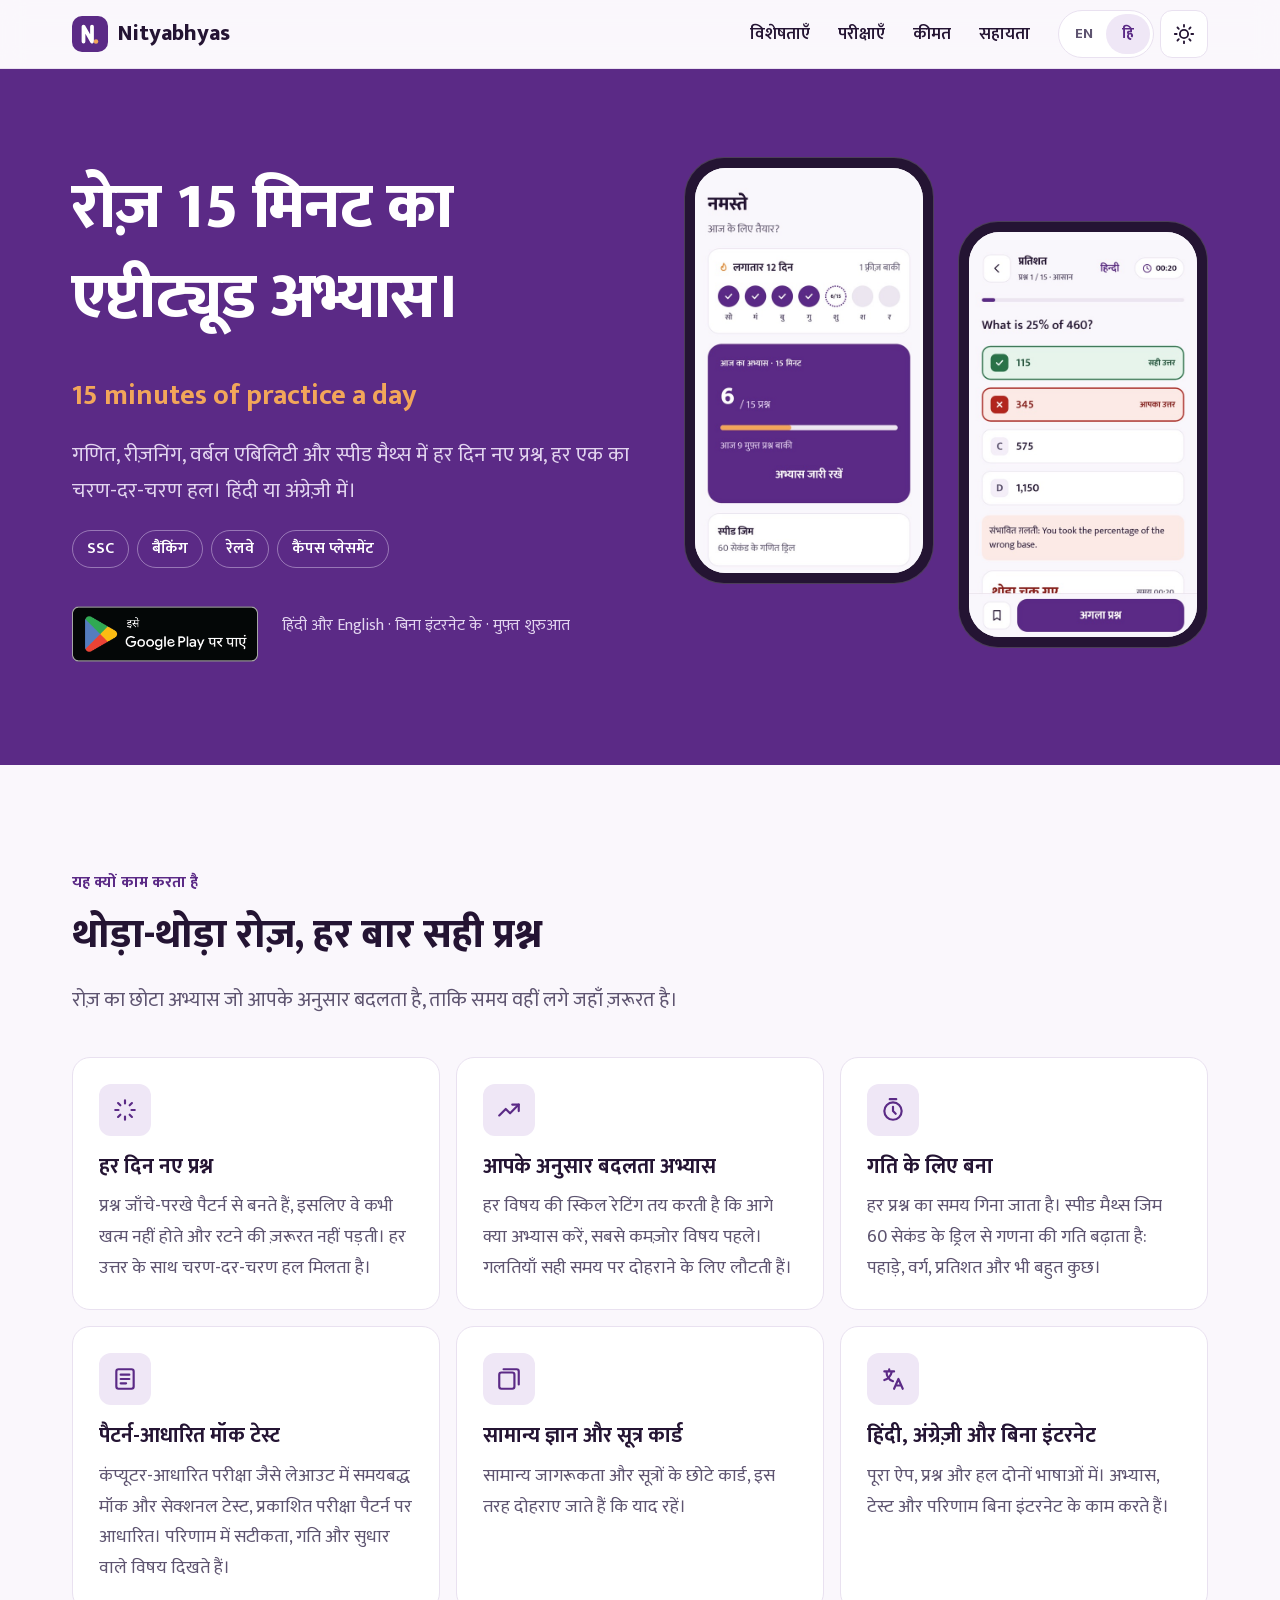
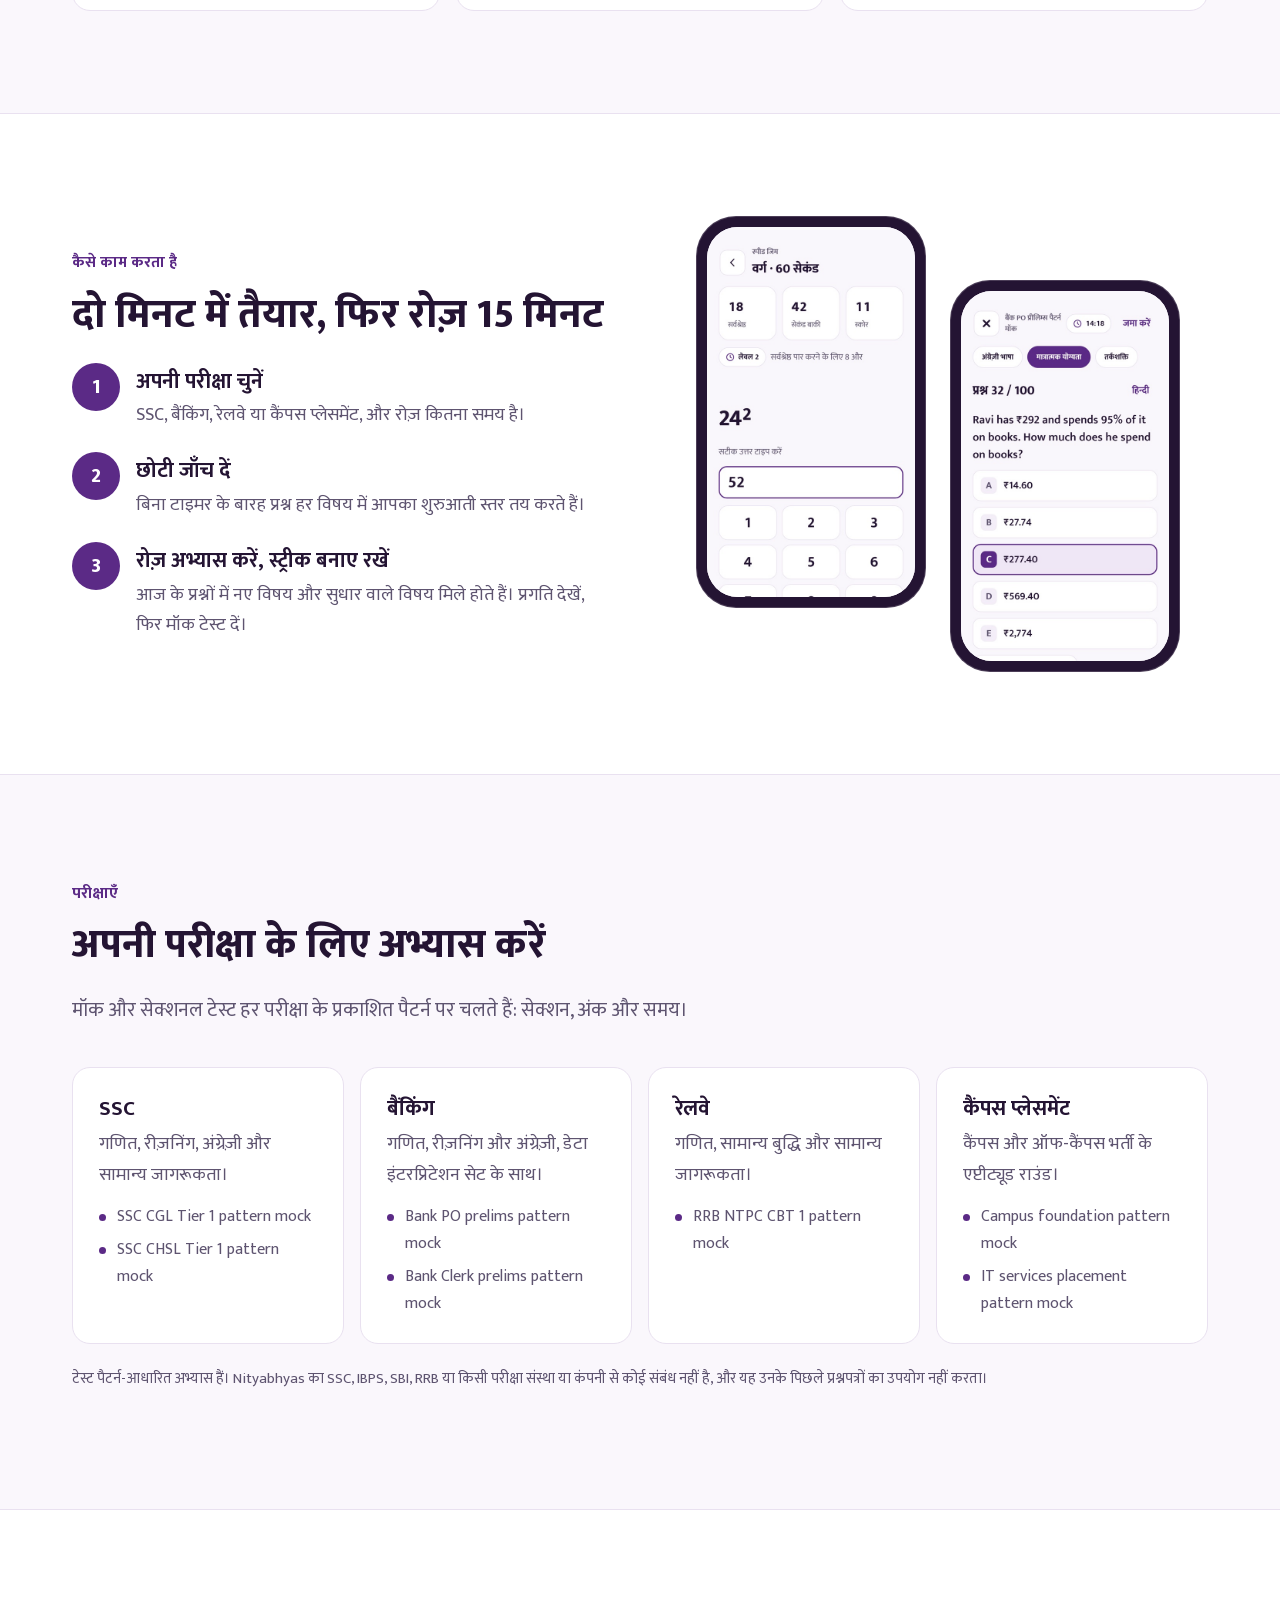
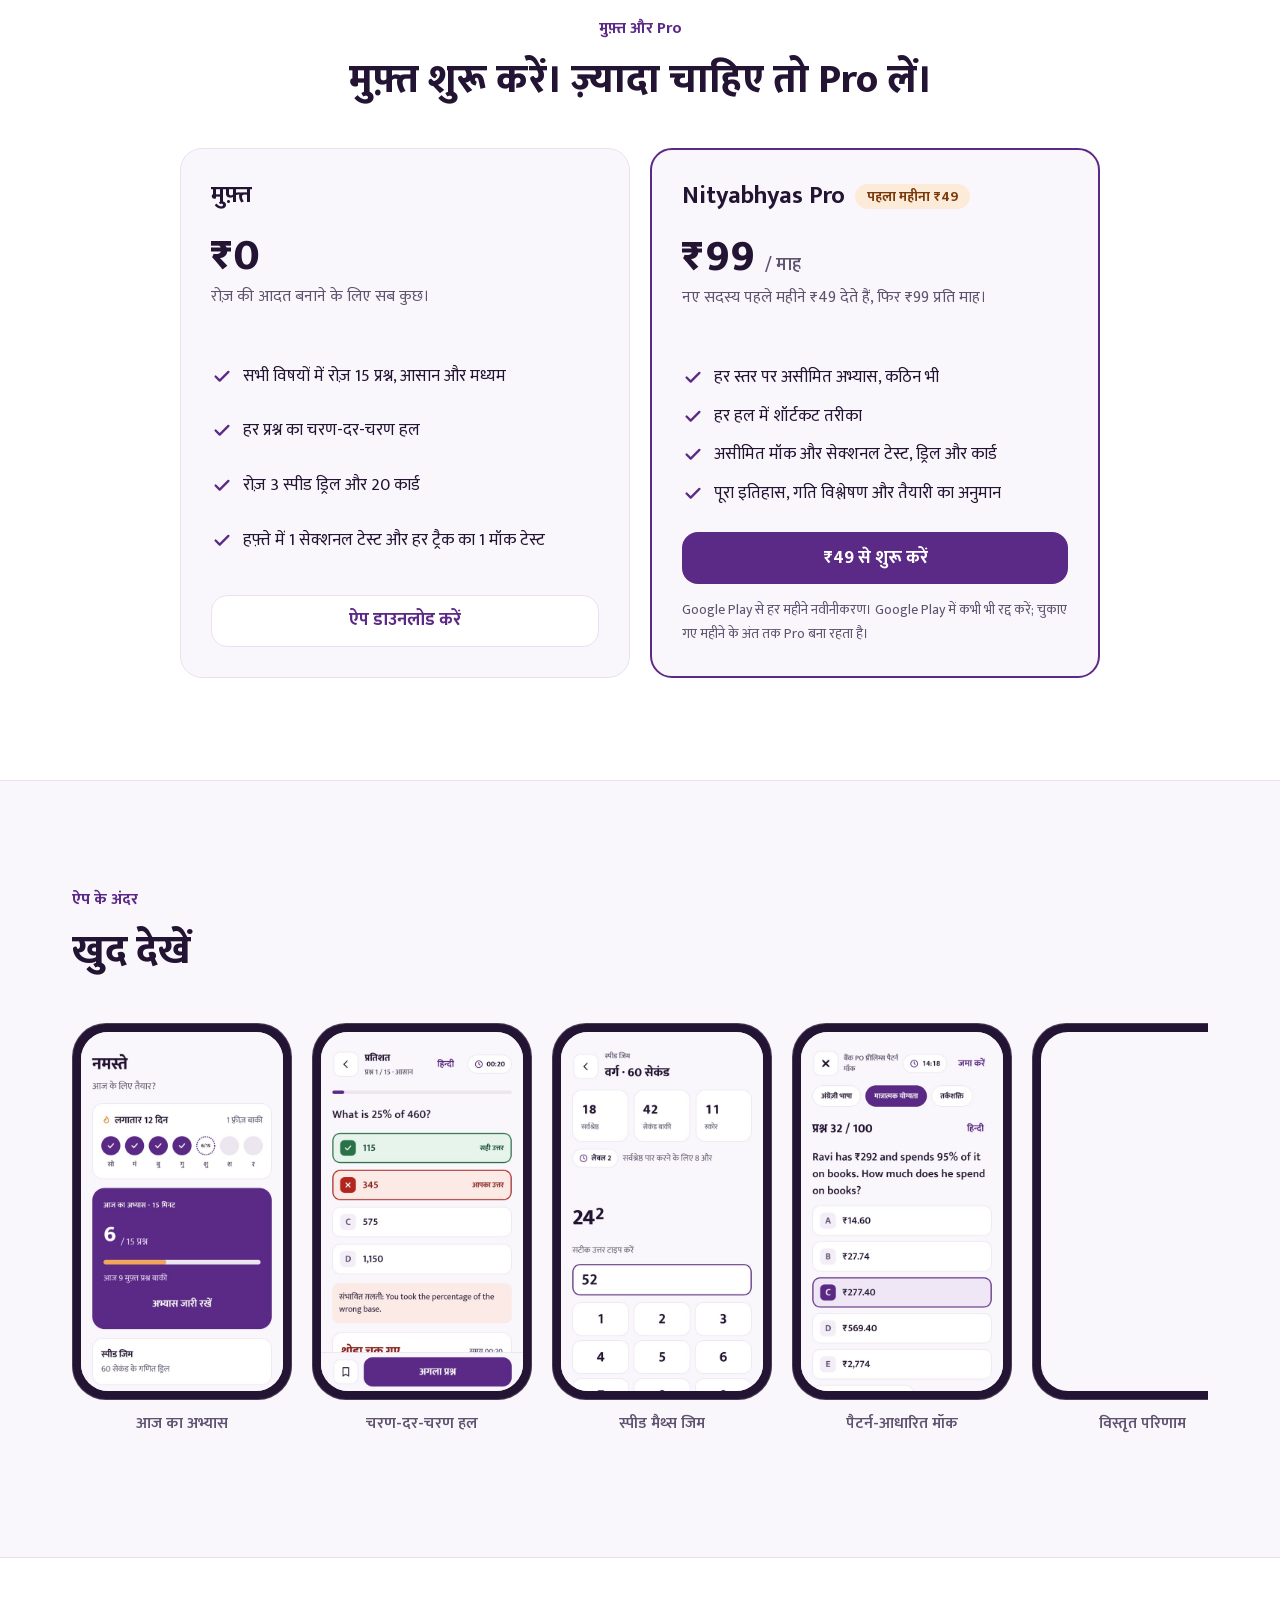
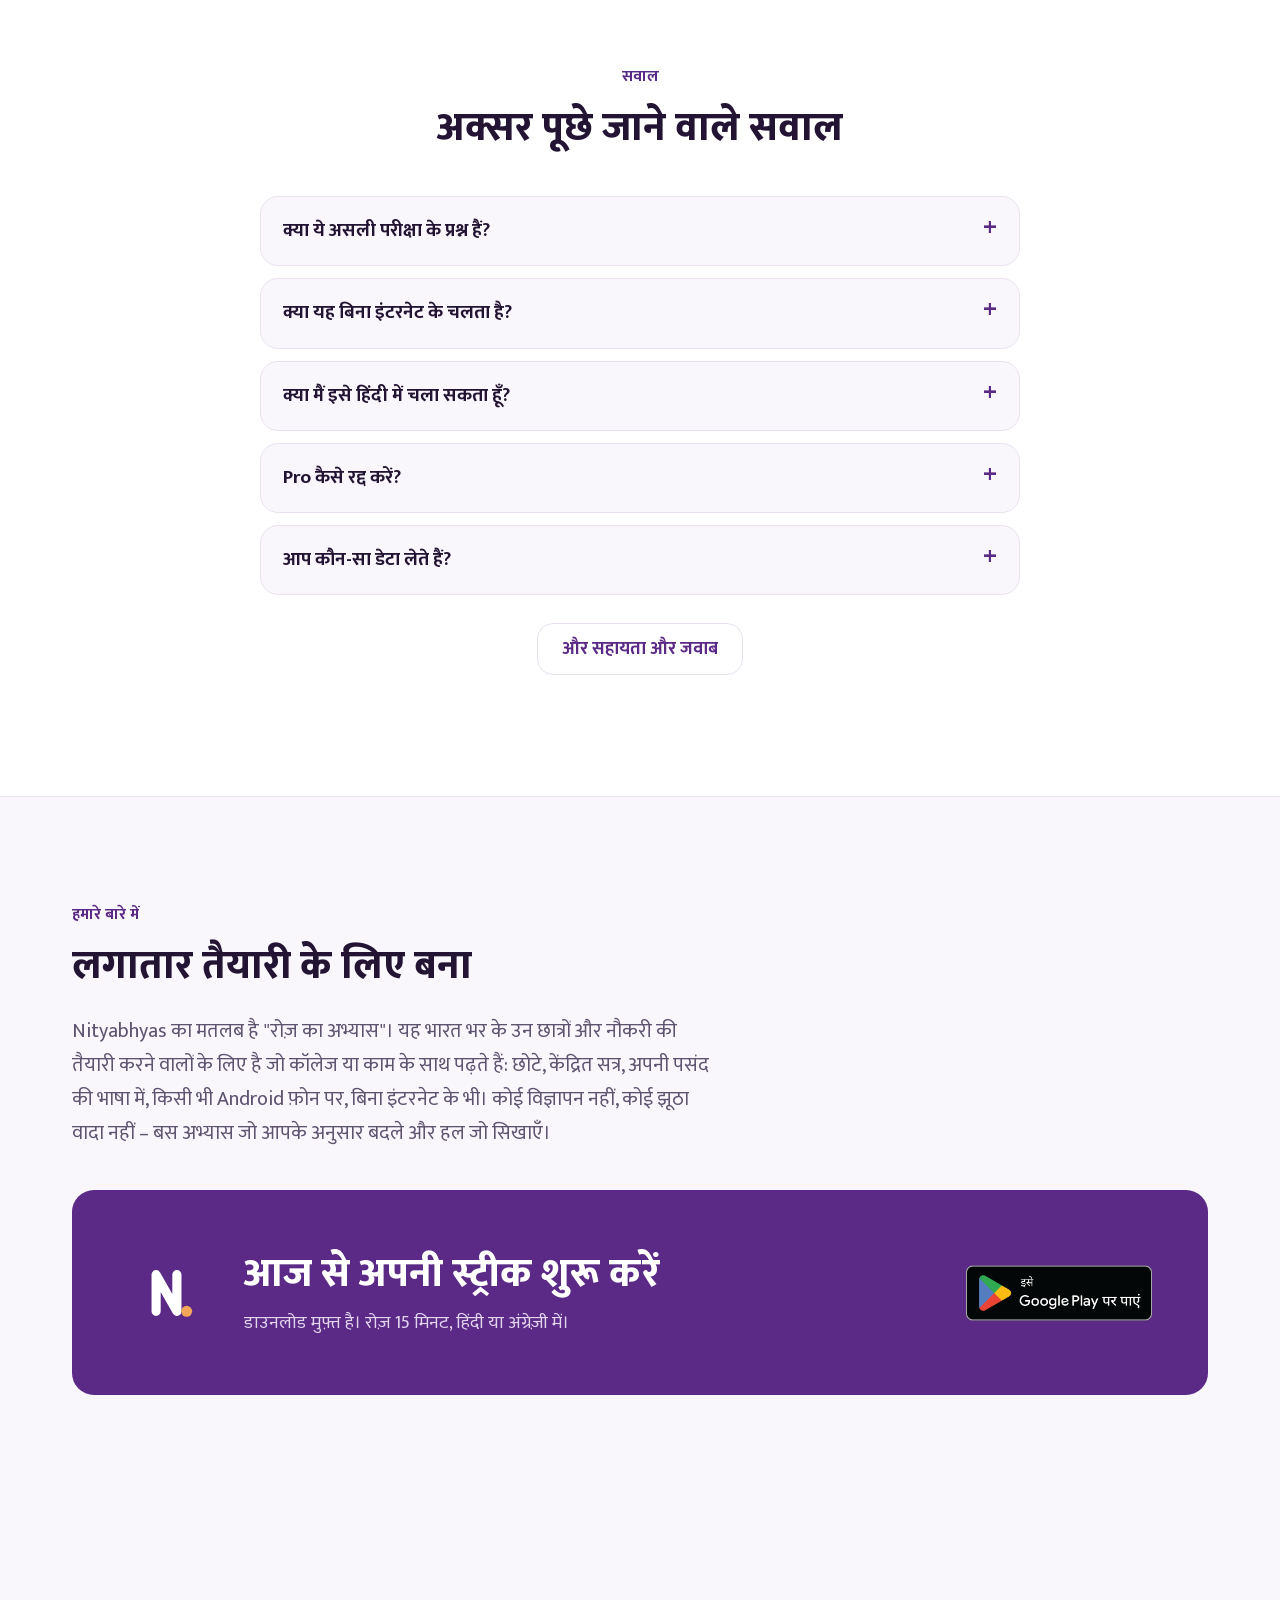
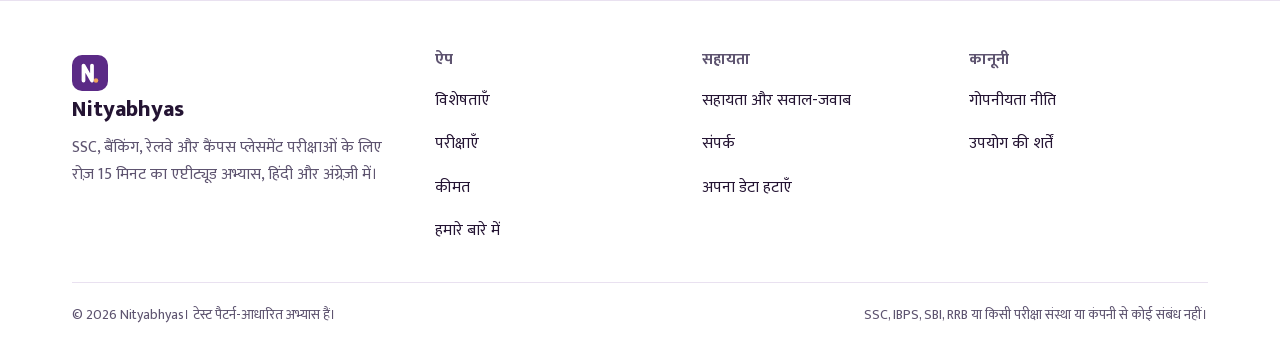
==== hi/index.html @ 5192967f "Home page (EN + HI) for design review Jamun design system from the app (light + designed dark), Mukt" ====
<!doctype html>
<html lang="hi">
<head>
  <!-- TODO-HI-REVIEW: whole page -->
  <!-- @head -->
  <meta charset="utf-8">
  <meta name="viewport" content="width=device-width, initial-scale=1">
  <meta http-equiv="Content-Security-Policy" content="default-src 'self'; img-src 'self' data:; style-src 'self'; script-src 'self'; font-src 'self'; connect-src 'none'; frame-ancestors 'none'; base-uri 'self'; form-action 'none'">
  <meta name="referrer" content="strict-origin-when-cross-origin">
  <meta name="color-scheme" content="light dark">
  <meta name="theme-color" content="#5B2A86">
  <link rel="canonical" href="https://www.nityabhyas.in/hi/">
  <link rel="alternate" hreflang="en" href="https://www.nityabhyas.in/">
  <link rel="alternate" hreflang="hi" href="https://www.nityabhyas.in/hi/">
  <link rel="alternate" hreflang="x-default" href="https://www.nityabhyas.in/">
  <meta property="og:type" content="website">
  <meta property="og:site_name" content="Nityabhyas">
  <meta property="og:url" content="https://www.nityabhyas.in/hi/">
  <meta property="og:image" content="https://www.nityabhyas.in/images/og.png">
  <meta property="og:image:width" content="1024">
  <meta property="og:image:height" content="500">
  <meta property="og:locale" content="hi_IN">
  <meta name="twitter:card" content="summary_large_image">
  <link rel="icon" href="/images/app_logo.svg" type="image/svg+xml">
  <link rel="apple-touch-icon" href="/images/icon-180.png">
  <link rel="icon" href="/images/icon-32.png" sizes="32x32" type="image/png">
  <link rel="manifest" href="/site.webmanifest">
  <link rel="preload" href="/fonts/mukta-latin-800.woff2" as="font" type="font/woff2" crossorigin>
  <link rel="stylesheet" href="/styles.css">
  <script src="/theme.js"></script>
  <script src="/script.js" defer></script>
  <!-- /@head -->
  <title>Nityabhyas – SSC, बैंकिंग, रेलवे और प्लेसमेंट परीक्षा के लिए रोज़ 15 मिनट एप्टीट्यूड अभ्यास</title>
  <meta name="description" content="हर दिन नए एप्टीट्यूड प्रश्न, चरण-दर-चरण हल, स्पीड मैथ्स जिम और पैटर्न-आधारित मॉक टेस्ट। हिंदी और अंग्रेज़ी में। बिना इंटरनेट के चलता है।">
  <meta property="og:title" content="Nityabhyas – रोज़ 15 मिनट का एप्टीट्यूड अभ्यास">
  <meta property="og:description" content="SSC, बैंकिंग, रेलवे और कैंपस प्लेसमेंट परीक्षाओं के लिए गणित, रीज़निंग, वर्बल एबिलिटी और स्पीड मैथ्स। हिंदी और अंग्रेज़ी में।">
  <script type="application/ld+json">
  {
    "@context": "https://schema.org",
    "@type": "MobileApplication",
    "name": "Nityabhyas",
    "operatingSystem": "Android 8.0 या नया",
    "applicationCategory": "EducationalApplication",
    "inLanguage": ["hi", "en"],
    "description": "SSC, बैंकिंग, रेलवे और कैंपस प्लेसमेंट परीक्षाओं के लिए रोज़ 15 मिनट का एप्टीट्यूड अभ्यास, हिंदी और अंग्रेज़ी में।",
    "downloadUrl": "https://play.google.com/store/apps/details?id=com.neal786y.nityabhyas&hl=hi",
    "offers": [
      { "@type": "Offer", "name": "मुफ़्त", "price": "0", "priceCurrency": "INR" },
      { "@type": "Offer", "name": "Nityabhyas Pro (मासिक)", "price": "99", "priceCurrency": "INR" }
    ]
  }
  </script>
</head>
<body>
  <!-- @header -->
  <a class="skip" href="#main">सामग्री पर जाएँ</a>
  <header class="site-header">
    <div class="wrap">
      <a class="brand" href="/hi/"><img src="/images/app_logo.svg" alt="" width="36" height="36">Nityabhyas</a>
      <nav class="nav" id="site-nav" aria-label="मुख्य">
        <a href="/hi/#features">विशेषताएँ</a>
        <a href="/hi/#exams">परीक्षाएँ</a>
        <a href="/hi/#pricing">कीमत</a>
        <a href="/hi/support.html">सहायता</a>
        <button class="nav-theme theme-toggle" type="button" aria-pressed="false">डार्क थीम</button>
      </nav>
      <div class="tools">
        <div class="lang-switch" role="group" aria-label="भाषा">
          <a href="/" hreflang="en" lang="en" title="View in English">EN</a>
          <span aria-current="true">हि</span>
        </div>
        <button class="icon-btn theme-toggle theme-toggle--bar" type="button" aria-label="डार्क थीम" aria-pressed="false">
          <svg class="sun" viewBox="0 0 24 24" fill="none" stroke="currentColor" stroke-width="2" stroke-linecap="round" aria-hidden="true"><circle cx="12" cy="12" r="4.5"/><path d="M12 2v2M12 20v2M4.9 4.9l1.4 1.4M17.7 17.7l1.4 1.4M2 12h2M20 12h2M4.9 19.1l1.4-1.4M17.7 6.3l1.4-1.4"/></svg>
          <svg class="moon" viewBox="0 0 24 24" fill="none" stroke="currentColor" stroke-width="2" stroke-linecap="round" stroke-linejoin="round" aria-hidden="true"><path d="M20 14.5A8.5 8.5 0 0 1 9.5 4a8.5 8.5 0 1 0 10.5 10.5z"/></svg>
        </button>
        <button class="icon-btn menu-btn" type="button" aria-label="मेनू" aria-expanded="false" aria-controls="site-nav">
          <svg viewBox="0 0 24 24" fill="none" stroke="currentColor" stroke-width="2" stroke-linecap="round" aria-hidden="true"><path d="M4 7h16M4 12h16M4 17h16"/></svg>
        </button>
      </div>
    </div>
  </header>
  <!-- /@header -->

  <main id="main">
    <section class="hero">
      <div class="wrap">
        <div>
          <h1>रोज़ 15 मिनट का एप्टीट्यूड अभ्यास।</h1>
          <p class="tagline-hi" lang="en">15 minutes of practice a day</p>
          <p class="lead">गणित, रीज़निंग, वर्बल एबिलिटी और स्पीड मैथ्स में हर दिन नए प्रश्न, हर एक का चरण-दर-चरण हल। हिंदी या अंग्रेज़ी में।</p>
          <ul class="chips" aria-label="परीक्षाएँ">
            <li>SSC</li><li>बैंकिंग</li><li>रेलवे</li><li>कैंपस प्लेसमेंट</li>
          </ul>
          <div class="cta">
            <a class="play-badge" href="https://play.google.com/store/apps/details?id=com.neal786y.nityabhyas&amp;hl=hi"><img src="/images/google-play-badge-hi.png" alt="Google Play पर पाएँ" width="646" height="250"></a>
            <p class="cta-note"><span>हिंदी और English</span> · <span>बिना इंटरनेट के</span> · <span>मुफ़्त शुरुआत</span></p>
          </div>
        </div>
        <div class="phones">
          <div class="phone"><img src="/images/shots/hi/home.jpg" alt="होम स्क्रीन: आज का अभ्यास, स्ट्रीक और बचे हुए मुफ़्त प्रश्न" width="540" height="960" fetchpriority="high"></div>
          <div class="phone phone--back"><img src="/images/shots/hi/practice.jpg" alt="चरण-दर-चरण हल के साथ एक अभ्यास प्रश्न" width="540" height="960"></div>
        </div>
      </div>
    </section>

    <section class="section" id="features" aria-labelledby="features-title">
      <div class="wrap">
        <div class="section-head">
          <span class="eyebrow">यह क्यों काम करता है</span>
          <h2 id="features-title">थोड़ा-थोड़ा रोज़, हर बार सही प्रश्न</h2>
          <p class="lead">रोज़ का छोटा अभ्यास जो आपके अनुसार बदलता है, ताकि समय वहीं लगे जहाँ ज़रूरत है।</p>
        </div>
        <div class="grid grid--3">
          <article class="card">
            <div class="tile"><svg viewBox="0 0 24 24" fill="none" stroke="currentColor" stroke-width="2" stroke-linecap="round" stroke-linejoin="round" aria-hidden="true"><path d="M12 3v3M12 18v3M3 12h3M18 12h3M5.6 5.6l2.1 2.1M16.3 16.3l2.1 2.1M5.6 18.4l2.1-2.1M16.3 7.7l2.1-2.1"/></svg></div>
            <h3>हर दिन नए प्रश्न</h3>
            <p>प्रश्न जाँचे-परखे पैटर्न से बनते हैं, इसलिए वे कभी खत्म नहीं होते और रटने की ज़रूरत नहीं पड़ती। हर उत्तर के साथ चरण-दर-चरण हल मिलता है।</p>
          </article>
          <article class="card">
            <div class="tile"><svg viewBox="0 0 24 24" fill="none" stroke="currentColor" stroke-width="2" stroke-linecap="round" stroke-linejoin="round" aria-hidden="true"><path d="M3 17l6-6 4 4 8-8"/><path d="M15 7h6v6"/></svg></div>
            <h3>आपके अनुसार बदलता अभ्यास</h3>
            <p>हर विषय की स्किल रेटिंग तय करती है कि आगे क्या अभ्यास करें, सबसे कमज़ोर विषय पहले। गलतियाँ सही समय पर दोहराने के लिए लौटती हैं।</p>
          </article>
          <article class="card">
            <div class="tile"><svg viewBox="0 0 24 24" fill="none" stroke="currentColor" stroke-width="2" stroke-linecap="round" stroke-linejoin="round" aria-hidden="true"><circle cx="12" cy="13" r="8"/><path d="M12 9v4l2.5 2.5M9 2h6"/></svg></div>
            <h3>गति के लिए बना</h3>
            <p>हर प्रश्न का समय गिना जाता है। स्पीड मैथ्स जिम 60 सेकंड के ड्रिल से गणना की गति बढ़ाता है: पहाड़े, वर्ग, प्रतिशत और भी बहुत कुछ।</p>
          </article>
          <article class="card">
            <div class="tile"><svg viewBox="0 0 24 24" fill="none" stroke="currentColor" stroke-width="2" stroke-linecap="round" stroke-linejoin="round" aria-hidden="true"><rect x="4" y="3" width="16" height="18" rx="2"/><path d="M8 8h8M8 12h8M8 16h5"/></svg></div>
            <h3>पैटर्न-आधारित मॉक टेस्ट</h3>
            <p>कंप्यूटर-आधारित परीक्षा जैसे लेआउट में समयबद्ध मॉक और सेक्शनल टेस्ट, प्रकाशित परीक्षा पैटर्न पर आधारित। परिणाम में सटीकता, गति और सुधार वाले विषय दिखते हैं।</p>
          </article>
          <article class="card">
            <div class="tile"><svg viewBox="0 0 24 24" fill="none" stroke="currentColor" stroke-width="2" stroke-linecap="round" stroke-linejoin="round" aria-hidden="true"><rect x="3" y="6" width="14" height="15" rx="2"/><path d="M7 3h12a2 2 0 0 1 2 2v12"/></svg></div>
            <h3>सामान्य ज्ञान और सूत्र कार्ड</h3>
            <p>सामान्य जागरूकता और सूत्रों के छोटे कार्ड, इस तरह दोहराए जाते हैं कि याद रहें।</p>
          </article>
          <article class="card">
            <div class="tile"><svg viewBox="0 0 24 24" fill="none" stroke="currentColor" stroke-width="2" stroke-linecap="round" stroke-linejoin="round" aria-hidden="true"><path d="M4 5h9M8.5 3v2M6 5c0 5 3 8 6 9M11 5c-1 4-4 7-7 8"/><path d="M13 21l4-9 4 9M14.5 18h5"/></svg></div>
            <h3>हिंदी, अंग्रेज़ी और बिना इंटरनेट</h3>
            <p>पूरा ऐप, प्रश्न और हल दोनों भाषाओं में। अभ्यास, टेस्ट और परिणाम बिना इंटरनेट के काम करते हैं।</p>
          </article>
        </div>
      </div>
    </section>

    <section class="section section--alt" aria-labelledby="how-title">
      <div class="wrap steps">
        <div>
          <span class="eyebrow">कैसे काम करता है</span>
          <h2 id="how-title">दो मिनट में तैयार, फिर रोज़ 15 मिनट</h2>
          <ol>
            <li><div><h3>अपनी परीक्षा चुनें</h3><p>SSC, बैंकिंग, रेलवे या कैंपस प्लेसमेंट, और रोज़ कितना समय है।</p></div></li>
            <li><div><h3>छोटी जाँच दें</h3><p>बिना टाइमर के बारह प्रश्न हर विषय में आपका शुरुआती स्तर तय करते हैं।</p></div></li>
            <li><div><h3>रोज़ अभ्यास करें, स्ट्रीक बनाए रखें</h3><p>आज के प्रश्नों में नए विषय और सुधार वाले विषय मिले होते हैं। प्रगति देखें, फिर मॉक टेस्ट दें।</p></div></li>
          </ol>
        </div>
        <div class="phones">
          <div class="phone"><img src="/images/shots/hi/speed-gym.jpg" alt="स्पीड मैथ्स जिम: स्तर और स्कोर के साथ 60 सेकंड का ड्रिल" width="540" height="960" loading="lazy"></div>
          <div class="phone phone--back"><img src="/images/shots/hi/mock-test.jpg" alt="प्रश्न पैलेट के साथ कंप्यूटर-आधारित लेआउट में मॉक टेस्ट" width="540" height="960" loading="lazy"></div>
        </div>
      </div>
    </section>

    <section class="section" id="exams" aria-labelledby="exams-title">
      <div class="wrap">
        <div class="section-head">
          <span class="eyebrow">परीक्षाएँ</span>
          <h2 id="exams-title">अपनी परीक्षा के लिए अभ्यास करें</h2>
          <p class="lead">मॉक और सेक्शनल टेस्ट हर परीक्षा के प्रकाशित पैटर्न पर चलते हैं: सेक्शन, अंक और समय।</p>
        </div>
        <div class="grid grid--4">
          <article class="card exam">
            <h3>SSC</h3>
            <p>गणित, रीज़निंग, अंग्रेज़ी और सामान्य जागरूकता।</p>
            <ul><li lang="en">SSC CGL Tier 1 pattern mock</li><li lang="en">SSC CHSL Tier 1 pattern mock</li></ul>
          </article>
          <article class="card exam">
            <h3>बैंकिंग</h3>
            <p>गणित, रीज़निंग और अंग्रेज़ी, डेटा इंटरप्रिटेशन सेट के साथ।</p>
            <ul><li lang="en">Bank PO prelims pattern mock</li><li lang="en">Bank Clerk prelims pattern mock</li></ul>
          </article>
          <article class="card exam">
            <h3>रेलवे</h3>
            <p>गणित, सामान्य बुद्धि और सामान्य जागरूकता।</p>
            <ul><li lang="en">RRB NTPC CBT 1 pattern mock</li></ul>
          </article>
          <article class="card exam">
            <h3>कैंपस प्लेसमेंट</h3>
            <p>कैंपस और ऑफ-कैंपस भर्ती के एप्टीट्यूड राउंड।</p>
            <ul><li lang="en">Campus foundation pattern mock</li><li lang="en">IT services placement pattern mock</li></ul>
          </article>
        </div>
        <p class="note">टेस्ट पैटर्न-आधारित अभ्यास हैं। Nityabhyas का SSC, IBPS, SBI, RRB या किसी परीक्षा संस्था या कंपनी से कोई संबंध नहीं है, और यह उनके पिछले प्रश्नपत्रों का उपयोग नहीं करता।</p>
      </div>
    </section>

    <section class="section section--alt" id="pricing" aria-labelledby="pricing-title">
      <div class="wrap">
        <div class="section-head center">
          <span class="eyebrow">मुफ़्त और Pro</span>
          <h2 id="pricing-title">मुफ़्त शुरू करें। ज़्यादा चाहिए तो Pro लें।</h2>
        </div>
        <div class="plans">
          <article class="plan">
            <h3>मुफ़्त</h3>
            <p class="price tnum">₹0</p>
            <p class="price-note">रोज़ की आदत बनाने के लिए सब कुछ।</p>
            <ul class="checks">
              <li><svg viewBox="0 0 24 24" fill="none" stroke="currentColor" stroke-width="2.5" stroke-linecap="round" stroke-linejoin="round" aria-hidden="true"><path d="M5 12.5l4.5 4.5L19 7.5"/></svg><span>सभी विषयों में रोज़ 15 प्रश्न, आसान और मध्यम</span></li>
              <li><svg viewBox="0 0 24 24" fill="none" stroke="currentColor" stroke-width="2.5" stroke-linecap="round" stroke-linejoin="round" aria-hidden="true"><path d="M5 12.5l4.5 4.5L19 7.5"/></svg><span>हर प्रश्न का चरण-दर-चरण हल</span></li>
              <li><svg viewBox="0 0 24 24" fill="none" stroke="currentColor" stroke-width="2.5" stroke-linecap="round" stroke-linejoin="round" aria-hidden="true"><path d="M5 12.5l4.5 4.5L19 7.5"/></svg><span>रोज़ 3 स्पीड ड्रिल और 20 कार्ड</span></li>
              <li><svg viewBox="0 0 24 24" fill="none" stroke="currentColor" stroke-width="2.5" stroke-linecap="round" stroke-linejoin="round" aria-hidden="true"><path d="M5 12.5l4.5 4.5L19 7.5"/></svg><span>हफ़्ते में 1 सेक्शनल टेस्ट और हर ट्रैक का 1 मॉक टेस्ट</span></li>
            </ul>
            <a class="btn btn--secondary" href="https://play.google.com/store/apps/details?id=com.neal786y.nityabhyas&amp;hl=hi">ऐप डाउनलोड करें</a>
          </article>
          <article class="plan plan--pro">
            <h3>Nityabhyas Pro <span class="reward-pill">पहला महीना ₹49</span></h3>
            <p class="price tnum">₹99 <small>/ माह</small></p>
            <p class="price-note">नए सदस्य पहले महीने ₹49 देते हैं, फिर ₹99 प्रति माह।</p>
            <ul class="checks">
              <li><svg viewBox="0 0 24 24" fill="none" stroke="currentColor" stroke-width="2.5" stroke-linecap="round" stroke-linejoin="round" aria-hidden="true"><path d="M5 12.5l4.5 4.5L19 7.5"/></svg><span>हर स्तर पर असीमित अभ्यास, कठिन भी</span></li>
              <li><svg viewBox="0 0 24 24" fill="none" stroke="currentColor" stroke-width="2.5" stroke-linecap="round" stroke-linejoin="round" aria-hidden="true"><path d="M5 12.5l4.5 4.5L19 7.5"/></svg><span>हर हल में शॉर्टकट तरीका</span></li>
              <li><svg viewBox="0 0 24 24" fill="none" stroke="currentColor" stroke-width="2.5" stroke-linecap="round" stroke-linejoin="round" aria-hidden="true"><path d="M5 12.5l4.5 4.5L19 7.5"/></svg><span>असीमित मॉक और सेक्शनल टेस्ट, ड्रिल और कार्ड</span></li>
              <li><svg viewBox="0 0 24 24" fill="none" stroke="currentColor" stroke-width="2.5" stroke-linecap="round" stroke-linejoin="round" aria-hidden="true"><path d="M5 12.5l4.5 4.5L19 7.5"/></svg><span>पूरा इतिहास, गति विश्लेषण और तैयारी का अनुमान</span></li>
            </ul>
            <a class="btn btn--primary" href="https://play.google.com/store/apps/details?id=com.neal786y.nityabhyas&amp;hl=hi">₹49 से शुरू करें</a>
            <p class="fine">Google Play से हर महीने नवीनीकरण। Google Play में कभी भी रद्द करें; चुकाए गए महीने के अंत तक Pro बना रहता है।</p>
          </article>
        </div>
      </div>
    </section>

    <section class="section" aria-labelledby="shots-title">
      <div class="wrap">
        <div class="section-head">
          <span class="eyebrow">ऐप के अंदर</span>
          <h2 id="shots-title">खुद देखें</h2>
        </div>
        <div class="shots" tabindex="0" role="region" aria-label="ऐप के स्क्रीनशॉट, बगल में स्क्रॉल करें">
          <figure><div class="phone"><img src="/images/shots/hi/home.jpg" alt="आज का अभ्यास और स्ट्रीक" width="540" height="960" loading="lazy"></div><figcaption>आज का अभ्यास</figcaption></figure>
          <figure><div class="phone"><img src="/images/shots/hi/practice.jpg" alt="हल के साथ अभ्यास प्रश्न" width="540" height="960" loading="lazy"></div><figcaption>चरण-दर-चरण हल</figcaption></figure>
          <figure><div class="phone"><img src="/images/shots/hi/speed-gym.jpg" alt="स्पीड मैथ्स जिम ड्रिल" width="540" height="960" loading="lazy"></div><figcaption>स्पीड मैथ्स जिम</figcaption></figure>
          <figure><div class="phone"><img src="/images/shots/hi/mock-test.jpg" alt="प्रश्न पैलेट के साथ मॉक टेस्ट" width="540" height="960" loading="lazy"></div><figcaption>पैटर्न-आधारित मॉक</figcaption></figure>
          <figure><div class="phone"><img src="/images/shots/hi/results.jpg" alt="अंक, सटीकता और समय के साथ टेस्ट परिणाम" width="540" height="960" loading="lazy"></div><figcaption>विस्तृत परिणाम</figcaption></figure>
          <figure><div class="phone"><img src="/images/shots/hi/progress.jpg" alt="स्ट्रीक और विषयवार मज़बूती के साथ प्रगति" width="540" height="960" loading="lazy"></div><figcaption>आपकी प्रगति</figcaption></figure>
        </div>
      </div>
    </section>

    <section class="section section--alt" aria-labelledby="faq-title">
      <div class="wrap">
        <div class="section-head center">
          <span class="eyebrow">सवाल</span>
          <h2 id="faq-title">अक्सर पूछे जाने वाले सवाल</h2>
        </div>
        <div class="faq">
          <details><summary>क्या ये असली परीक्षा के प्रश्न हैं?</summary><p>नहीं। प्रश्न जाँचे-परखे पैटर्न से बनते हैं जो हर परीक्षा के प्रकाशित पाठ्यक्रम और शैली पर चलते हैं, इसलिए हर दिन नए होते हैं। Nityabhyas पिछले प्रश्नपत्रों का उपयोग नहीं करता और किसी परीक्षा संस्था से जुड़ा नहीं है।</p></details>
          <details><summary>क्या यह बिना इंटरनेट के चलता है?</summary><p>हाँ। अभ्यास, टेस्ट, कार्ड और परिणाम सब बिना इंटरनेट के चलते हैं। इंटरनेट सिर्फ़ Pro खरीदने या वापस लाने के लिए चाहिए।</p></details>
          <details><summary>क्या मैं इसे हिंदी में चला सकता हूँ?</summary><p>हाँ। पूरा ऐप, हर प्रश्न और हल, हिंदी और अंग्रेज़ी दोनों में है। आप कभी भी भाषा बदल सकते हैं, टेस्ट के बीच में भी।</p></details>
          <details><summary>Pro कैसे रद्द करें?</summary><p>Google Play → भुगतान और सदस्यताएँ → सदस्यताएँ → Nityabhyas खोलें और रद्द करें दबाएँ। जिस महीने का भुगतान किया है, उसके अंत तक Pro बना रहता है।</p></details>
          <details><summary>आप कौन-सा डेटा लेते हैं?</summary><p>आपका अभ्यास आपके फ़ोन पर ही रहता है। आपकी अनुमति से ऐप सुधार के लिए बिना पहचान वाला उपयोग और क्रैश डेटा भेजता है, जिसे आप सेटिंग में बंद कर सकते हैं। <a href="/hi/privacy.html">गोपनीयता नीति</a> पढ़ें।</p></details>
        </div>
        <p class="more"><a class="btn btn--secondary" href="/hi/support.html">और सहायता और जवाब</a></p>
      </div>
    </section>

    <section class="section" id="about" aria-labelledby="about-title">
      <div class="wrap">
        <div class="section-head">
          <span class="eyebrow">हमारे बारे में</span>
          <h2 id="about-title">लगातार तैयारी के लिए बना</h2>
          <p class="lead">Nityabhyas का मतलब है "रोज़ का अभ्यास"। यह भारत भर के उन छात्रों और नौकरी की तैयारी करने वालों के लिए है जो कॉलेज या काम के साथ पढ़ते हैं: छोटे, केंद्रित सत्र, अपनी पसंद की भाषा में, किसी भी Android फ़ोन पर, बिना इंटरनेट के भी। कोई विज्ञापन नहीं, कोई झूठा वादा नहीं – बस अभ्यास जो आपके अनुसार बदले और हल जो सिखाएँ।</p>
        </div>
        <div class="cta-band">
          <img class="icon" src="/images/app_logo.svg" alt="" width="88" height="88">
          <div>
            <h2>आज से अपनी स्ट्रीक शुरू करें</h2>
            <p>डाउनलोड मुफ़्त है। रोज़ 15 मिनट, हिंदी या अंग्रेज़ी में।</p>
          </div>
          <a class="play-badge" href="https://play.google.com/store/apps/details?id=com.neal786y.nityabhyas&amp;hl=hi"><img src="/images/google-play-badge-hi.png" alt="Google Play पर पाएँ" width="646" height="250" loading="lazy"></a>
        </div>
      </div>
    </section>
  </main>

  <!-- @footer -->
  <footer class="site-footer">
    <div class="wrap">
      <div class="cols">
        <div>
          <a class="brand" href="/hi/"><img src="/images/app_logo.svg" alt="" width="36" height="36">Nityabhyas</a>
          <p class="about">SSC, बैंकिंग, रेलवे और कैंपस प्लेसमेंट परीक्षाओं के लिए रोज़ 15 मिनट का एप्टीट्यूड अभ्यास, हिंदी और अंग्रेज़ी में।</p>
        </div>
        <div>
          <h2>ऐप</h2>
          <ul>
            <li><a href="/hi/#features">विशेषताएँ</a></li>
            <li><a href="/hi/#exams">परीक्षाएँ</a></li>
            <li><a href="/hi/#pricing">कीमत</a></li>
            <li><a href="/hi/#about">हमारे बारे में</a></li>
          </ul>
        </div>
        <div>
          <h2>सहायता</h2>
          <ul>
            <li><a href="/hi/support.html">सहायता और सवाल-जवाब</a></li>
            <li><a href="/hi/support.html#contact">संपर्क</a></li>
            <li><a href="/hi/delete-account.html">अपना डेटा हटाएँ</a></li>
          </ul>
        </div>
        <div>
          <h2>कानूनी</h2>
          <ul>
            <li><a href="/hi/privacy.html">गोपनीयता नीति</a></li>
            <li><a href="/hi/terms.html">उपयोग की शर्तें</a></li>
          </ul>
        </div>
      </div>
      <div class="legal-line">
        <span>© 2026 Nityabhyas। टेस्ट पैटर्न-आधारित अभ्यास हैं।</span>
        <span>SSC, IBPS, SBI, RRB या किसी परीक्षा संस्था या कंपनी से कोई संबंध नहीं।</span>
      </div>
    </div>
  </footer>
  <!-- /@footer -->
</body>
</html>
---- styles.css ----
/*
 * Nityabhyas website – one stylesheet.
 * Colours, type and shapes follow the app's design system (Rozabhyas docs/DESIGN.md, "Jamun" palette).
 * Rules carried over from the app: purple for action, apricot only for rewards, green/red never decorative,
 * flat surfaces with 1px borders (no shadows), designed dark mode (not inverted).
 */
@import url("fonts.css");

/* ---------- Tokens ---------- */
:root {
  color-scheme: light;
  --bg: #FAF7FC;
  --surface: #FFFFFF;
  --surface2: #F3EEF8;
  --border: #E9E1F0;
  --ink: #241433;
  --muted: #5E5470;
  --primary: #5B2A86;
  --on-primary: #FFFFFF;
  --btn-bg: #5B2A86;
  --btn-text: #FFFFFF;
  --link: #5B2A86;
  --tint: #EFE7F6;
  --hero-bg: #5B2A86;
  --on-hero: #FFFFFF;
  --on-hero-sub: #E2D4EF;
  --progress: #F2A65A;
  --reward: #E8892F;
  --on-reward: #2A1606;
  --reward-bg: #FDEBD9;
  --reward-ink: #7A3B0C;
  --phone-frame: #241433;

  --font: "Mukta", system-ui, -apple-system, "Segoe UI", Roboto, "Noto Sans Devanagari", sans-serif;
  --radius-chip: 8px;
  --radius-tile: 12px;
  --radius-btn: 16px;
  --radius-card: 18px;
  --radius-hero: 22px;
  --radius-pill: 999px;
  --max: 1200px;
  --read: 760px;
  --gutter: clamp(16px, 4vw, 32px);
  --section: clamp(56px, 8vw, 104px);
}

/* Dark: the designed dark token set (DESIGN §2), following the system unless the visitor picked light. */
@media (prefers-color-scheme: dark) {
  :root:not([data-theme="light"]) {
    color-scheme: dark;
    --bg: #141019; --surface: #1E1826; --surface2: #282032; --border: #3A3047;
    --ink: #F1ECF7; --muted: #B8AECA; --primary: #C9A7F0; --on-primary: #1E0F33;
    --btn-bg: #C9A7F0; --btn-text: #1E0F33; --link: #D4B8F5; --tint: #2E2340;
    --hero-bg: #4A2775; --on-hero-sub: #E3D5F5; --progress: #F7B57A;
    --reward: #F7B57A; --reward-bg: #3A2614; --reward-ink: #FFC999; --phone-frame: #0B080F;
  }
}
:root[data-theme="dark"] {
  color-scheme: dark;
  --bg: #141019; --surface: #1E1826; --surface2: #282032; --border: #3A3047;
  --ink: #F1ECF7; --muted: #B8AECA; --primary: #C9A7F0; --on-primary: #1E0F33;
  --btn-bg: #C9A7F0; --btn-text: #1E0F33; --link: #D4B8F5; --tint: #2E2340;
  --hero-bg: #4A2775; --on-hero-sub: #E3D5F5; --progress: #F7B57A;
  --reward: #F7B57A; --reward-bg: #3A2614; --reward-ink: #FFC999; --phone-frame: #0B080F;
}

/* ---------- Base ---------- */
*, *::before, *::after { box-sizing: border-box; }
html { -webkit-text-size-adjust: 100%; scroll-behavior: smooth; }
@media (prefers-reduced-motion: reduce) { html { scroll-behavior: auto; } *, *::before, *::after { transition: none !important; animation: none !important; } }
body {
  margin: 0;
  background: var(--bg);
  color: var(--ink);
  font-family: var(--font);
  font-size: 18px;
  line-height: 1.6;
  text-rendering: optimizeLegibility;
}
:lang(hi) body, body:lang(hi) { line-height: 1.7; }
img, svg { display: block; max-width: 100%; height: auto; }
a { color: var(--link); text-underline-offset: 3px; }
a:hover { text-decoration-thickness: 2px; }
h1, h2, h3 { line-height: 1.15; margin: 0 0 .5em; letter-spacing: -0.01em; }
:lang(hi) h1, :lang(hi) h2, :lang(hi) h3 { line-height: 1.4; letter-spacing: 0; }
h1 { font-size: clamp(40px, 6vw, 64px); font-weight: 800; }
h2 { font-size: clamp(30px, 4vw, 40px); font-weight: 800; }
h3 { font-size: 21px; font-weight: 700; }
p { margin: 0 0 1em; }
:focus-visible { outline: 3px solid var(--progress); outline-offset: 3px; border-radius: 6px; }
.skip { position: absolute; left: 12px; top: -60px; z-index: 100; background: var(--btn-bg); color: var(--btn-text); padding: 10px 16px; border-radius: var(--radius-btn); font-weight: 700; }
.skip:focus { top: 12px; }
.visually-hidden { position: absolute !important; width: 1px; height: 1px; overflow: hidden; clip: rect(0 0 0 0); white-space: nowrap; }
.wrap { width: 100%; max-width: var(--max); margin: 0 auto; padding: 0 var(--gutter); }
.section { padding: var(--section) 0; }
.section--alt { background: var(--surface); border-block: 1px solid var(--border); }
.eyebrow { display: inline-block; font-size: 14px; font-weight: 700; letter-spacing: .06em; text-transform: uppercase; color: var(--link); margin-bottom: 10px; }
:lang(hi) .eyebrow { letter-spacing: 0; text-transform: none; font-size: 16px; }
.lead { font-size: 20px; color: var(--muted); max-width: 640px; }
.section-head { max-width: 720px; margin-bottom: 40px; }
.center { text-align: center; margin-inline: auto; }
.center .lead { margin-inline: auto; }
.tnum { font-variant-numeric: tabular-nums; }

/* ---------- Header ---------- */
.site-header { position: sticky; top: 0; z-index: 50; background: color-mix(in srgb, var(--bg) 88%, transparent); backdrop-filter: saturate(1.4) blur(12px); -webkit-backdrop-filter: saturate(1.4) blur(12px); border-bottom: 1px solid var(--border); }
.site-header .wrap { display: flex; align-items: center; gap: 16px; min-height: 68px; }
.brand { display: inline-flex; align-items: center; gap: 10px; text-decoration: none; color: var(--ink); font-weight: 800; font-size: 22px; }
.brand img { width: 36px; height: 36px; border-radius: 10px; }
.nav { margin-left: auto; display: flex; align-items: center; gap: 4px; }
.nav a { color: var(--ink); text-decoration: none; font-weight: 600; font-size: 17px; padding: 10px 12px; border-radius: var(--radius-tile); min-height: 48px; display: inline-flex; align-items: center; }
.nav a:hover, .nav a[aria-current="page"] { background: var(--tint); color: var(--link); }
.tools { display: flex; align-items: center; gap: 6px; }
.lang-switch { display: inline-flex; border: 1px solid var(--border); border-radius: var(--radius-pill); padding: 3px; background: var(--surface); }
.lang-switch a, .lang-switch span { min-width: 44px; min-height: 40px; display: inline-flex; align-items: center; justify-content: center; border-radius: var(--radius-pill); text-decoration: none; font-weight: 700; font-size: 15px; color: var(--muted); padding: 0 10px; }
.lang-switch [aria-current="true"] { background: var(--tint); color: var(--link); }
.icon-btn { width: 48px; height: 48px; display: inline-grid; place-items: center; border-radius: var(--radius-tile); border: 1px solid var(--border); background: var(--surface); color: var(--ink); cursor: pointer; }
.icon-btn:hover { background: var(--tint); }
.icon-btn svg { width: 22px; height: 22px; }
.theme-toggle .moon { display: none; }
:root[data-theme="dark"] .theme-toggle .sun { display: none; }
:root[data-theme="dark"] .theme-toggle .moon { display: block; }
@media (prefers-color-scheme: dark) { :root:not([data-theme]) .theme-toggle .sun { display: none; } :root:not([data-theme]) .theme-toggle .moon { display: block; } }
.menu-btn { display: none; }
.nav-theme { display: none; }
@media (max-width: 880px) {
  .menu-btn { display: inline-grid; }
  .nav { position: absolute; left: 0; right: 0; top: 100%; display: none; flex-direction: column; align-items: stretch; gap: 0; padding: 8px var(--gutter) 16px; background: var(--bg); border-bottom: 1px solid var(--border); }
  .nav.open { display: flex; }
  .nav a { padding: 12px; }
  .tools { margin-left: auto; }
}
@media (max-width: 480px) {
  .theme-toggle--bar { display: none; }
  .nav-theme { display: flex; align-items: center; min-height: 48px; padding: 12px; margin-top: 4px; border: 1px solid var(--border); border-radius: var(--radius-tile); background: var(--surface); color: var(--ink); font: inherit; font-weight: 600; font-size: 17px; text-align: left; cursor: pointer; }
}

/* ---------- Buttons ---------- */
.btn { display: inline-flex; align-items: center; justify-content: center; gap: 10px; min-height: 52px; padding: 0 24px; border-radius: var(--radius-btn); font-weight: 700; font-size: 18px; text-decoration: none; border: 1px solid transparent; }
.btn--primary { background: var(--btn-bg); color: var(--btn-text); }
.btn--secondary { background: var(--surface); color: var(--link); border-color: var(--border); }
.btn--secondary:hover { background: var(--tint); }
.play-badge { display: inline-block; line-height: 0; border-radius: 12px; }
.play-badge img { height: 72px; width: auto; } /* Google's official badge; its transparent padding is part of the artwork */

/* ---------- Hero ---------- */
.hero { background: var(--hero-bg); color: var(--on-hero); overflow: hidden; }
.hero .wrap { display: grid; grid-template-columns: 1.05fr .95fr; gap: 48px; align-items: center; padding-top: clamp(48px, 7vw, 88px); padding-bottom: clamp(48px, 7vw, 88px); }
.hero h1 { color: var(--on-hero); }
.hero .tagline-hi { color: var(--progress); font-size: clamp(22px, 2.6vw, 28px); font-weight: 700; margin: -4px 0 18px; }
.hero .lead { color: var(--on-hero-sub); font-size: 21px; }
.hero .chips { display: flex; flex-wrap: wrap; gap: 8px; margin: 22px 0 30px; padding: 0; list-style: none; }
.hero .chips li { border: 1px solid color-mix(in srgb, var(--on-hero-sub) 45%, transparent); color: var(--on-hero); border-radius: var(--radius-pill); padding: 4px 14px; font-weight: 600; font-size: 16px; }
.hero .cta { display: flex; flex-wrap: wrap; align-items: center; gap: 18px 24px; }
.hero .cta-note { color: var(--on-hero-sub); font-size: 16px; }
.hero .cta-note span { white-space: nowrap; }
.phones { position: relative; display: flex; justify-content: center; align-items: flex-start; gap: 24px; min-height: 520px; }
.phone { width: 250px; flex: none; border-radius: 40px; padding: 10px; background: var(--phone-frame); border: 1px solid color-mix(in srgb, var(--on-hero) 18%, transparent); }
.phone img { border-radius: 31px; width: 100%; aspect-ratio: 9 / 16; object-fit: cover; object-position: top; background: #FAF7FC; }
.phone--back { margin-top: 64px; }
@media (max-width: 980px) {
  .hero .wrap { grid-template-columns: 1fr; }
  .phones { min-height: 0; }
  .phone--back { display: none; }
}

/* ---------- Cards & grids ---------- */
.grid { display: grid; gap: 16px; }
.grid--3 { grid-template-columns: repeat(3, 1fr); }
.grid--4 { grid-template-columns: repeat(4, 1fr); }
@media (max-width: 980px) { .grid--3, .grid--4 { grid-template-columns: repeat(2, 1fr); } }
@media (max-width: 620px) { .grid--3, .grid--4 { grid-template-columns: 1fr; } }
.card { background: var(--surface); border: 1px solid var(--border); border-radius: var(--radius-card); padding: 26px; }
.section--alt .card { background: var(--bg); }
.card p { color: var(--muted); margin: 0; }
.tile { width: 52px; height: 52px; border-radius: var(--radius-tile); background: var(--tint); color: var(--link); display: grid; place-items: center; margin-bottom: 16px; }
.tile svg { width: 26px; height: 26px; }

/* ---------- Steps ---------- */
.steps { display: grid; grid-template-columns: 1fr 1fr; gap: 56px; align-items: center; }
.steps ol { list-style: none; padding: 0; margin: 0; display: grid; gap: 22px; counter-reset: step; }
.steps li { display: grid; grid-template-columns: 48px 1fr; gap: 16px; align-items: start; }
.steps li::before { counter-increment: step; content: counter(step); width: 48px; height: 48px; border-radius: var(--radius-pill); background: var(--btn-bg); color: var(--btn-text); display: grid; place-items: center; font-weight: 800; font-size: 20px; }
.steps li h3 { margin: 4px 0 4px; }
.steps li p { color: var(--muted); margin: 0; }
.steps .phones { min-height: 0; }
.steps .phone { width: 230px; }
@media (max-width: 880px) { .steps { grid-template-columns: 1fr; } }

/* ---------- Exams ---------- */
.exam h3 { margin-bottom: 6px; }
.exam ul { margin: 12px 0 0; padding: 0; list-style: none; display: grid; gap: 6px; }
.exam li { color: var(--muted); font-size: 16px; padding-left: 18px; position: relative; }
.exam li::before { content: ""; position: absolute; left: 0; top: .7em; width: 7px; height: 7px; border-radius: 50%; background: var(--primary); }
.note { font-size: 15px; color: var(--muted); margin-top: 22px; }

/* ---------- Pricing ---------- */
.plans { display: grid; grid-template-columns: 1fr 1fr; gap: 20px; max-width: 920px; margin: 0 auto; }
@media (max-width: 760px) { .plans { grid-template-columns: 1fr; } }
.plan { background: var(--surface); border: 1px solid var(--border); border-radius: var(--radius-hero); padding: 30px; display: flex; flex-direction: column; }
.section--alt .plan { background: var(--bg); }
.plan--pro { border: 2px solid var(--primary); }
.plan h3 { font-size: 24px; display: flex; align-items: center; gap: 10px; flex-wrap: wrap; }
.price { font-size: 44px; font-weight: 800; line-height: 1.1; margin: 8px 0 2px; }
.price small { font-size: 18px; font-weight: 600; color: var(--muted); }
.price-note { color: var(--muted); font-size: 16px; min-height: 2.8em; }
.reward-pill { background: var(--reward-bg); color: var(--reward-ink); border-radius: var(--radius-pill); font-size: 14px; font-weight: 700; padding: 3px 12px; }
.checks { list-style: none; padding: 0; margin: 18px 0 24px; display: grid; gap: 10px; flex: 1; }
.checks li { display: grid; grid-template-columns: 22px 1fr; gap: 10px; align-items: start; font-size: 17px; }
.checks svg { width: 22px; height: 22px; color: var(--primary); margin-top: 3px; }
.plan .fine { font-size: 14px; color: var(--muted); margin: 14px 0 0; }

/* ---------- Screenshots ---------- */
.shots { display: grid; grid-auto-flow: column; grid-auto-columns: 220px; gap: 20px; overflow-x: auto; scroll-snap-type: x mandatory; padding: 4px 4px 18px; scrollbar-width: thin; }
.shots figure { margin: 0; scroll-snap-align: start; }
.shots .phone { width: 220px; padding: 8px; border-radius: 34px; }
.shots .phone img { border-radius: 27px; }
.shots figcaption { text-align: center; color: var(--muted); font-size: 16px; font-weight: 600; margin-top: 10px; }

/* ---------- FAQ ---------- */
.faq { max-width: var(--read); margin: 0 auto; display: grid; gap: 12px; }
.faq details { background: var(--surface); border: 1px solid var(--border); border-radius: var(--radius-card); }
.section--alt .faq details { background: var(--bg); }
.faq summary { cursor: pointer; list-style: none; padding: 18px 22px; font-weight: 700; font-size: 19px; display: flex; justify-content: space-between; gap: 16px; min-height: 48px; }
.faq summary::-webkit-details-marker { display: none; }
.faq summary::after { content: "+"; color: var(--link); font-weight: 800; font-size: 24px; line-height: 1; }
.faq details[open] summary::after { content: "–"; }
.faq details p { padding: 0 22px 18px; margin: 0; color: var(--muted); }
.more { text-align: center; margin-top: 28px; }

/* ---------- CTA band ---------- */
.cta-band { background: var(--hero-bg); color: var(--on-hero); border-radius: var(--radius-hero); padding: clamp(32px, 5vw, 56px); display: grid; grid-template-columns: auto 1fr auto; gap: 28px; align-items: center; }
.cta-band img.icon { width: 88px; height: 88px; border-radius: 22px; }
.cta-band h2 { color: var(--on-hero); margin: 0 0 6px; }
.cta-band p { color: var(--on-hero-sub); margin: 0; }
@media (max-width: 760px) { .cta-band { grid-template-columns: 1fr; text-align: left; } }

/* ---------- Footer ---------- */
.site-footer { border-top: 1px solid var(--border); background: var(--surface); padding: 48px 0 32px; margin-top: var(--section); font-size: 16px; }
.site-footer .cols { display: grid; grid-template-columns: 1.4fr repeat(3, 1fr); gap: 28px; }
@media (max-width: 760px) { .site-footer .cols { grid-template-columns: 1fr 1fr; } }
.site-footer h2 { font-size: 15px; font-weight: 700; letter-spacing: .06em; text-transform: uppercase; color: var(--muted); margin-bottom: 10px; }
:lang(hi) .site-footer h2 { letter-spacing: 0; text-transform: none; font-size: 16px; }
.site-footer ul { list-style: none; margin: 0; padding: 0; display: grid; gap: 4px; }
.site-footer a { color: var(--ink); text-decoration: none; display: inline-block; padding: 6px 0; }
.site-footer a:hover { color: var(--link); text-decoration: underline; }
.site-footer .about { color: var(--muted); max-width: 340px; }
.legal-line { border-top: 1px solid var(--border); margin-top: 32px; padding-top: 20px; color: var(--muted); font-size: 14px; display: flex; flex-wrap: wrap; gap: 8px 24px; justify-content: space-between; }
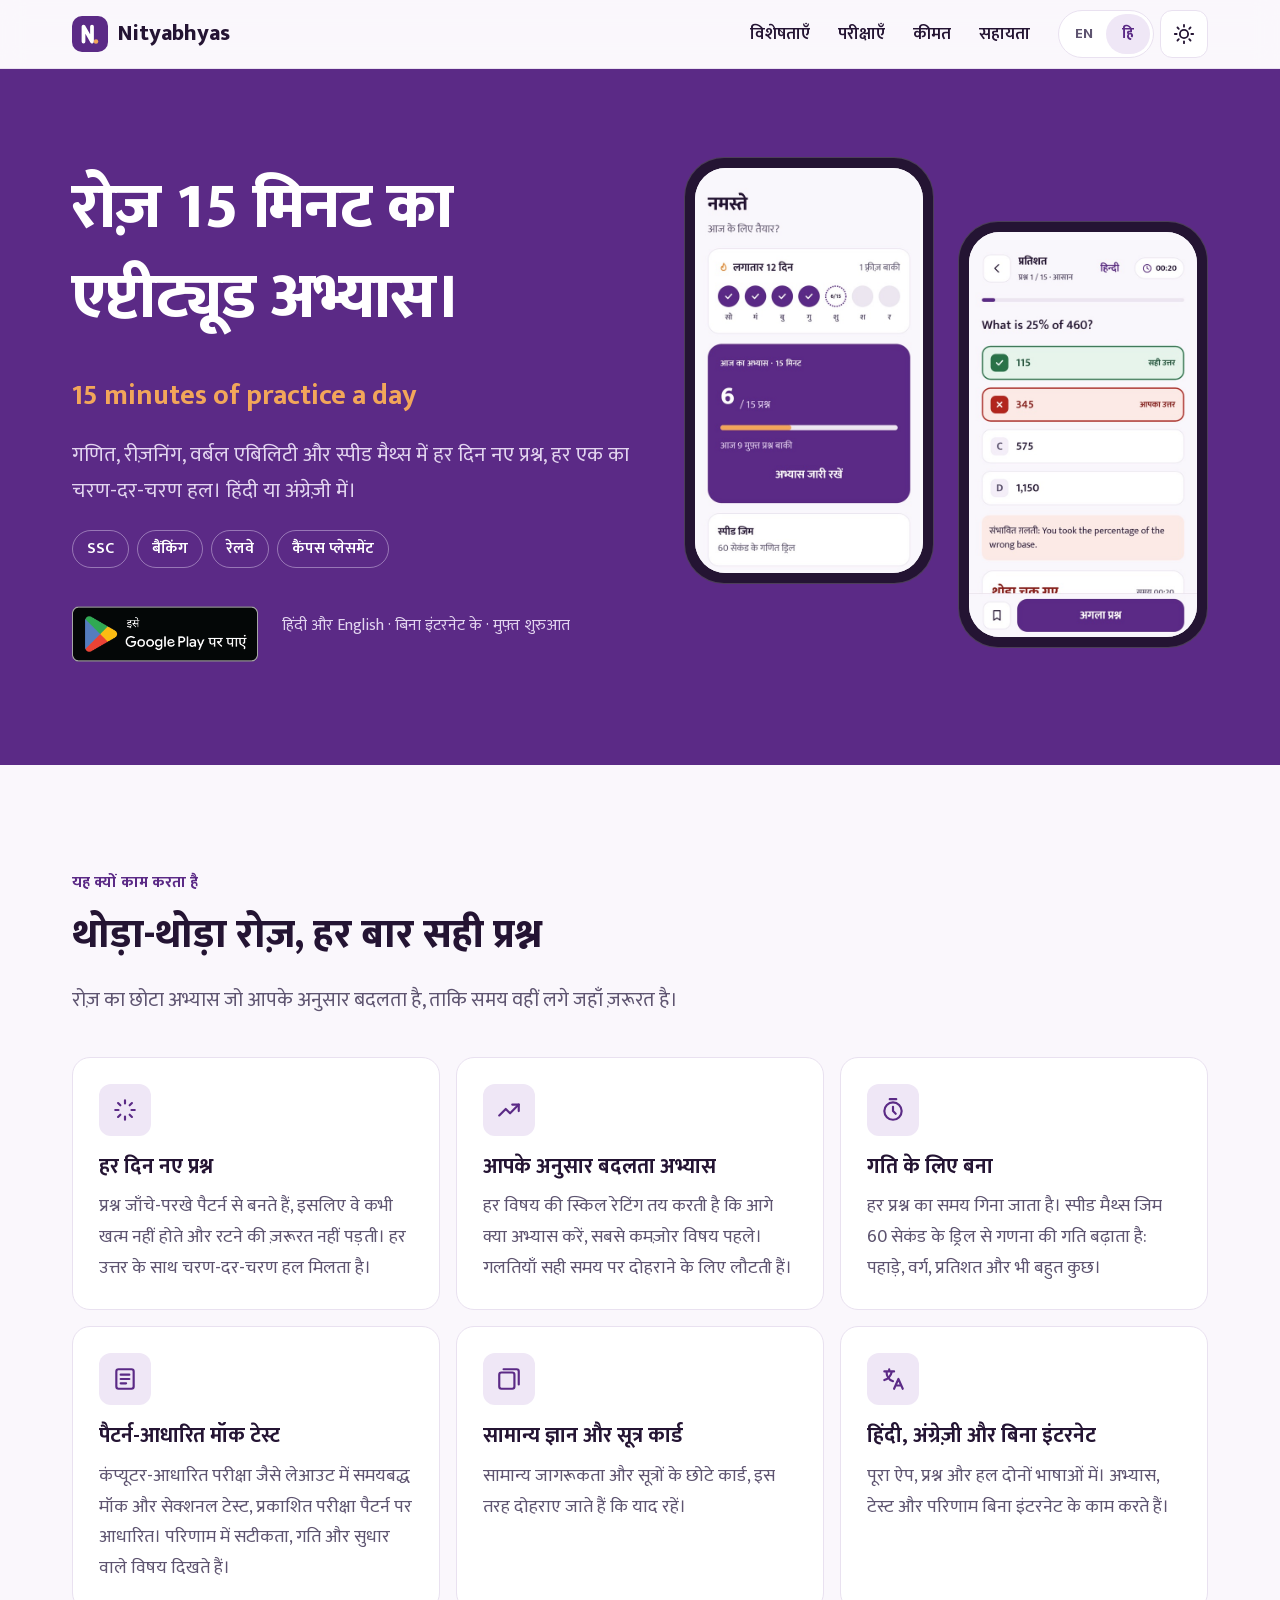
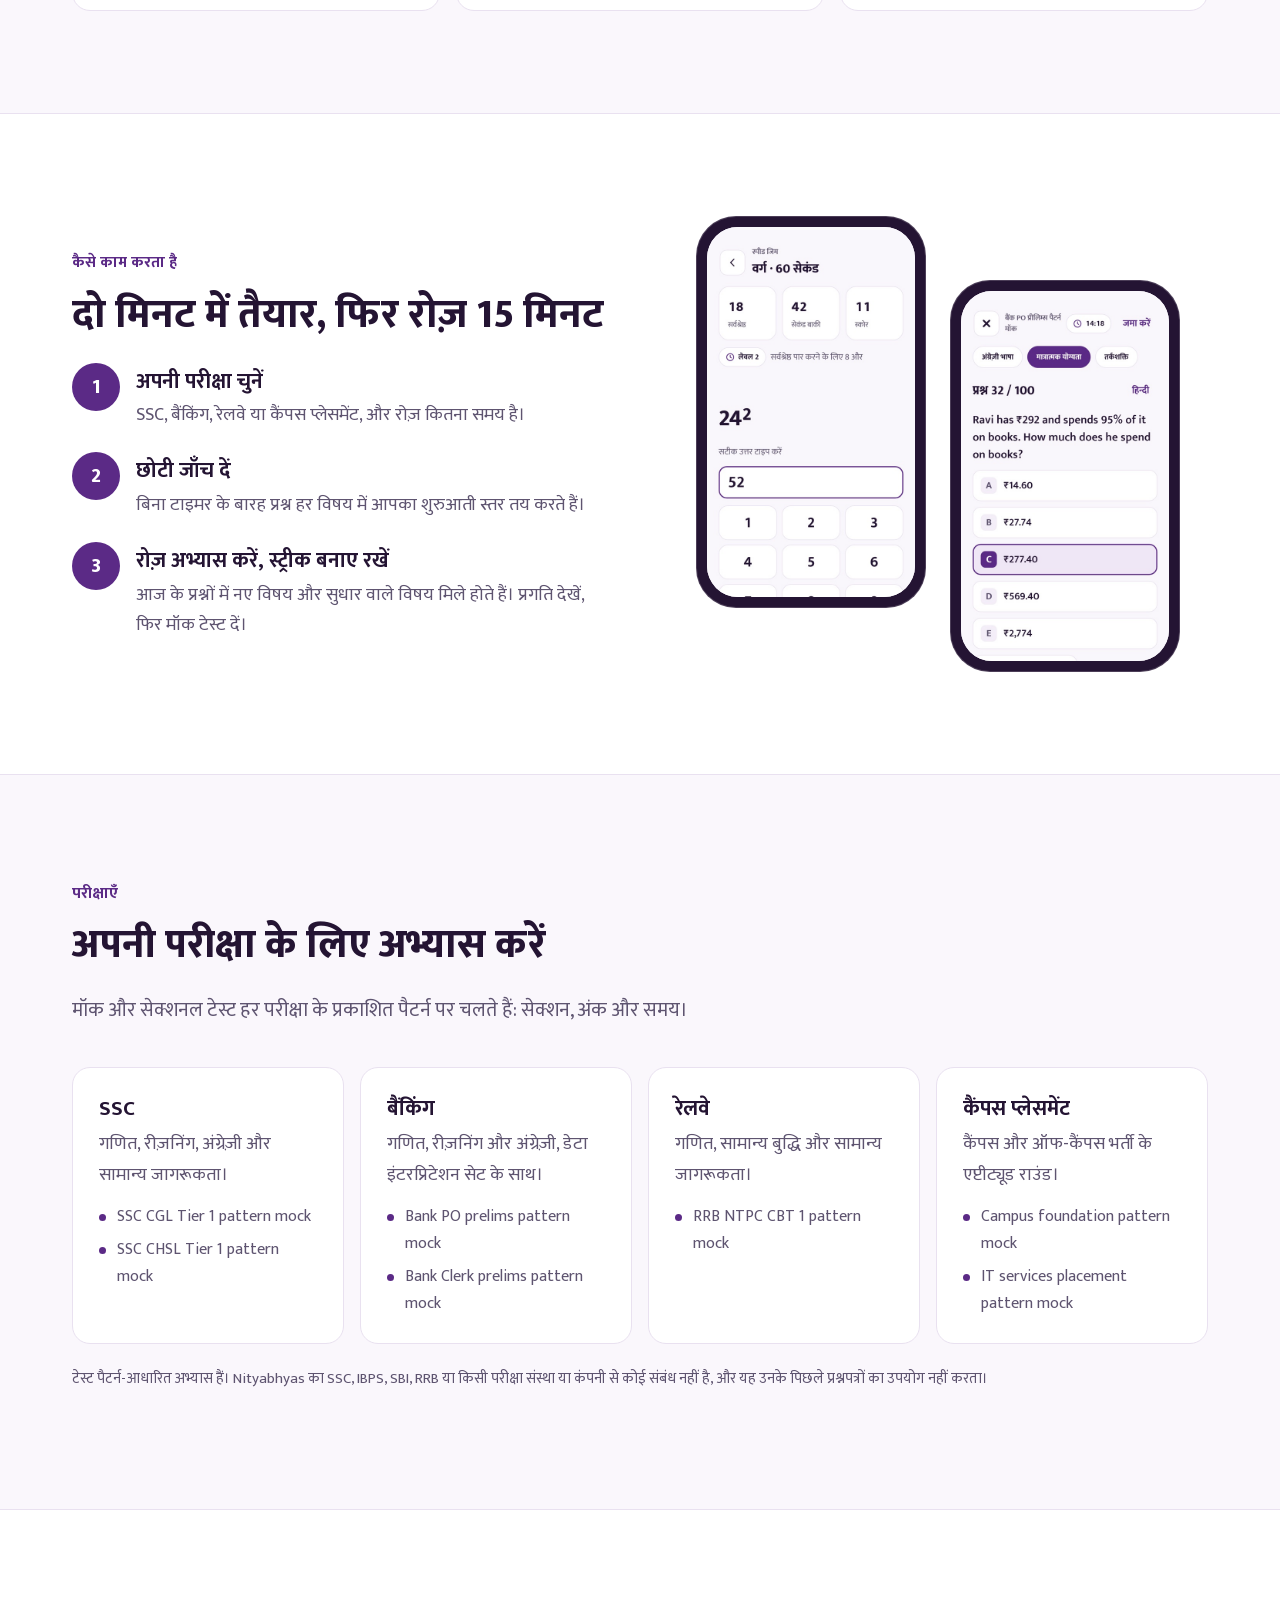
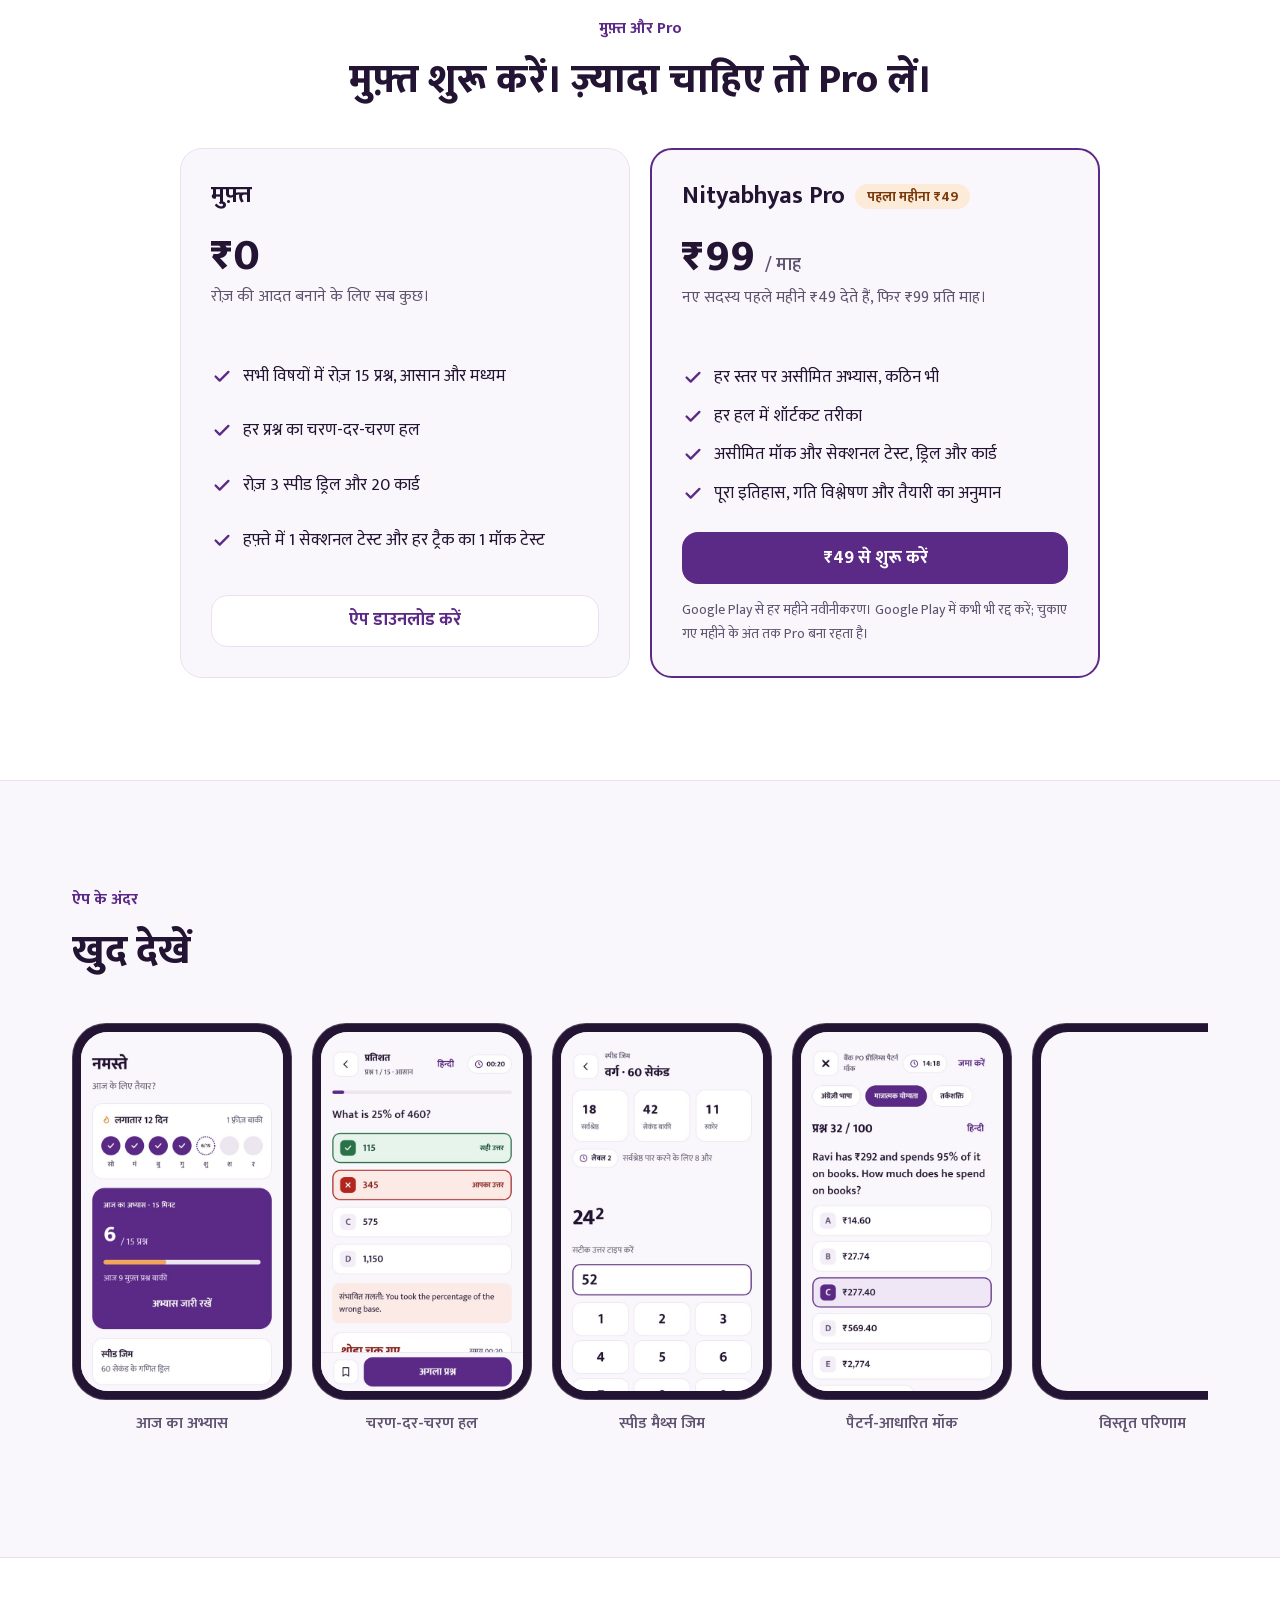
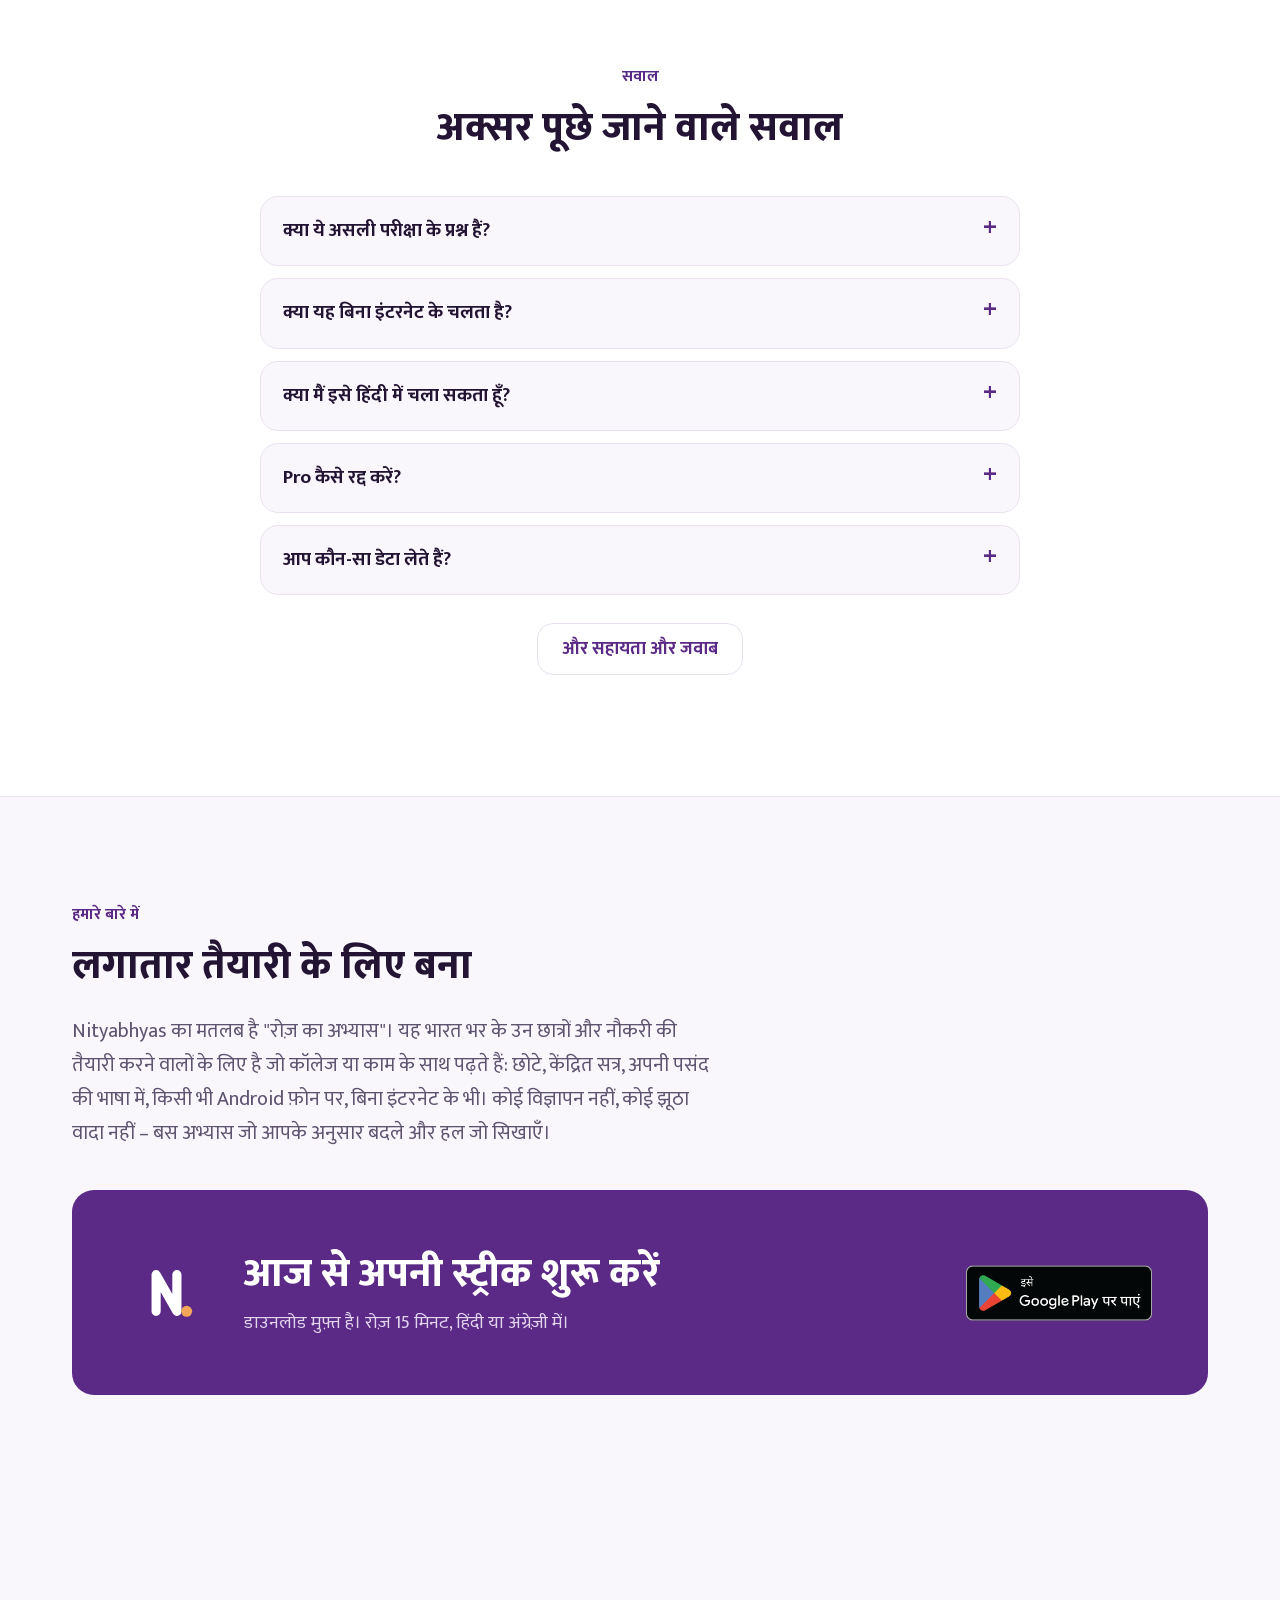
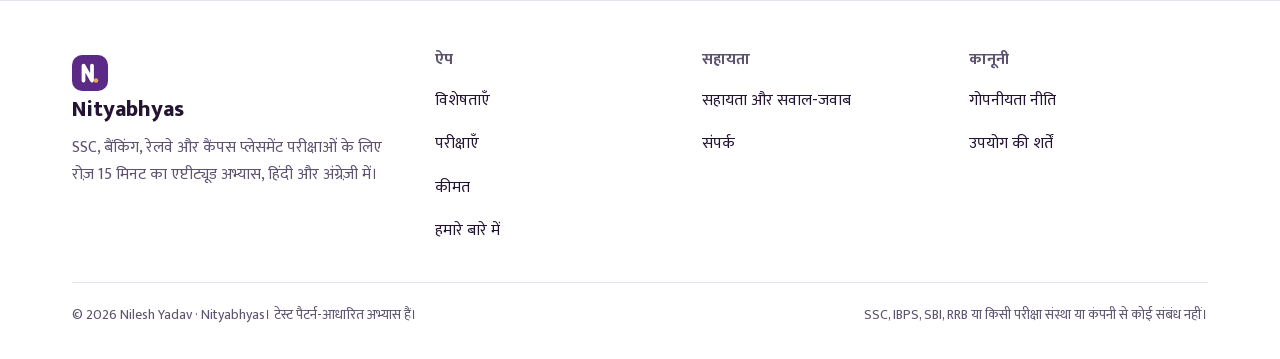
==== commit 28cb2959: "Help, privacy, terms and 404 pages (EN + HI); README - Privacy and terms carried over word for word " ====
--- a/hi/index.html
+++ b/hi/index.html
@@ -259,8 +259,8 @@
           <details><summary>क्या ये असली परीक्षा के प्रश्न हैं?</summary><p>नहीं। प्रश्न जाँचे-परखे पैटर्न से बनते हैं जो हर परीक्षा के प्रकाशित पाठ्यक्रम और शैली पर चलते हैं, इसलिए हर दिन नए होते हैं। Nityabhyas पिछले प्रश्नपत्रों का उपयोग नहीं करता और किसी परीक्षा संस्था से जुड़ा नहीं है।</p></details>
           <details><summary>क्या यह बिना इंटरनेट के चलता है?</summary><p>हाँ। अभ्यास, टेस्ट, कार्ड और परिणाम सब बिना इंटरनेट के चलते हैं। इंटरनेट सिर्फ़ Pro खरीदने या वापस लाने के लिए चाहिए।</p></details>
           <details><summary>क्या मैं इसे हिंदी में चला सकता हूँ?</summary><p>हाँ। पूरा ऐप, हर प्रश्न और हल, हिंदी और अंग्रेज़ी दोनों में है। आप कभी भी भाषा बदल सकते हैं, टेस्ट के बीच में भी।</p></details>
-          <details><summary>Pro कैसे रद्द करें?</summary><p>Google Play → भुगतान और सदस्यताएँ → सदस्यताएँ → Nityabhyas खोलें और रद्द करें दबाएँ। जिस महीने का भुगतान किया है, उसके अंत तक Pro बना रहता है।</p></details>
-          <details><summary>आप कौन-सा डेटा लेते हैं?</summary><p>आपका अभ्यास आपके फ़ोन पर ही रहता है। आपकी अनुमति से ऐप सुधार के लिए बिना पहचान वाला उपयोग और क्रैश डेटा भेजता है, जिसे आप सेटिंग में बंद कर सकते हैं। <a href="/hi/privacy.html">गोपनीयता नीति</a> पढ़ें।</p></details>
+          <details><summary>Pro कैसे रद्द करें?</summary><p>Google Play → भुगतान और सदस्यताएँ → सदस्यताएँ → Nityabhyas Pro खोलें और रद्द करें दबाएँ। जिस महीने का भुगतान किया है, उसके अंत तक Pro बना रहता है।</p></details>
+          <details><summary>आप कौन-सा डेटा लेते हैं?</summary><p>आपका अभ्यास आपके फ़ोन पर ही रहता है। ऐप सुधार के लिए गुमनाम उपयोग और क्रैश डेटा भेजता है (नाम, ईमेल या विज्ञापन आईडी नहीं); इसे सेटिंग में कभी भी बंद करें। <a href="/hi/privacy.html">गोपनीयता नीति</a> पढ़ें।</p></details>
         </div>
         <p class="more"><a class="btn btn--secondary" href="/hi/support.html">और सहायता और जवाब</a></p>
       </div>
@@ -307,7 +307,6 @@
           <ul>
             <li><a href="/hi/support.html">सहायता और सवाल-जवाब</a></li>
             <li><a href="/hi/support.html#contact">संपर्क</a></li>
-            <li><a href="/hi/delete-account.html">अपना डेटा हटाएँ</a></li>
           </ul>
         </div>
         <div>
@@ -319,7 +318,7 @@
         </div>
       </div>
       <div class="legal-line">
-        <span>© 2026 Nityabhyas। टेस्ट पैटर्न-आधारित अभ्यास हैं।</span>
+        <span>© 2026 Nilesh Yadav · Nityabhyas। टेस्ट पैटर्न-आधारित अभ्यास हैं।</span>
         <span>SSC, IBPS, SBI, RRB या किसी परीक्षा संस्था या कंपनी से कोई संबंध नहीं।</span>
       </div>
     </div>
--- a/styles.css
+++ b/styles.css
@@ -246,3 +246,40 @@
 .site-footer a:hover { color: var(--link); text-decoration: underline; }
 .site-footer .about { color: var(--muted); max-width: 340px; }
 .legal-line { border-top: 1px solid var(--border); margin-top: 32px; padding-top: 20px; color: var(--muted); font-size: 14px; display: flex; flex-wrap: wrap; gap: 8px 24px; justify-content: space-between; }
+
+/* ---------- Inner pages ---------- */
+.page-head { background: var(--tint); border-bottom: 1px solid var(--border); padding: clamp(40px, 6vw, 72px) 0 clamp(32px, 5vw, 56px); }
+.page-head h1 { font-size: clamp(34px, 5vw, 52px); margin-bottom: 10px; }
+.page-head .meta { color: var(--muted); font-size: 16px; margin: 0; }
+.page-head .lead { margin: 0; }
+.prose { max-width: var(--read); margin: 0 auto; padding: clamp(40px, 6vw, 64px) 0 0; }
+.prose h2 { font-size: clamp(24px, 3vw, 30px); margin: 1.8em 0 .6em; scroll-margin-top: 88px; }
+.prose h2:first-child { margin-top: 0; }
+.prose p, .prose li { color: var(--ink); }
+.prose ul, .prose ol { padding-left: 1.3em; margin: 0 0 1.2em; }
+.prose li { margin-bottom: .45em; }
+.prose li::marker { color: var(--primary); font-weight: 700; }
+.prose ol > li { padding-left: .2em; }
+.prose strong { font-weight: 700; }
+.callout { background: var(--surface); border: 1px solid var(--border); border-left: 4px solid var(--primary); border-radius: var(--radius-tile); padding: 16px 20px; margin: 0 0 1.4em; }
+.table-wrap { overflow-x: auto; border: 1px solid var(--border); border-radius: var(--radius-card); margin: 0 0 1.6em; background: var(--surface); }
+.table-wrap:focus-visible { outline-offset: 2px; }
+.table-wrap table { border-collapse: collapse; width: 100%; min-width: 720px; font-size: 15.5px; line-height: 1.5; }
+.table-wrap th, .table-wrap td { text-align: left; vertical-align: top; padding: 12px 14px; border-bottom: 1px solid var(--border); }
+.table-wrap th { background: var(--surface2); font-weight: 700; font-size: 14px; }
+.table-wrap tr:last-child td { border-bottom: 0; }
+.table-wrap td:first-child { font-weight: 700; min-width: 150px; }
+.contact-card { display: grid; grid-template-columns: auto 1fr; gap: 16px 20px; align-items: center; background: var(--surface); border: 1px solid var(--border); border-radius: var(--radius-hero); padding: 24px; margin: 0 0 2.4em; }
+.contact-card .tile { margin: 0; }
+.contact-card h2 { margin: 0 0 4px !important; font-size: 22px; }
+.contact-card p { margin: 0; color: var(--muted); }
+.contact-card a.email { font-weight: 700; font-size: 20px; overflow-wrap: anywhere; }
+.steps-list { counter-reset: s; list-style: none; padding: 0 !important; display: grid; gap: 14px; }
+.steps-list > li { counter-increment: s; display: grid; grid-template-columns: 40px 1fr; gap: 14px; background: var(--surface); border: 1px solid var(--border); border-radius: var(--radius-card); padding: 18px; margin: 0 !important; }
+.steps-list > li::before { content: counter(s); width: 40px; height: 40px; border-radius: var(--radius-pill); background: var(--tint); color: var(--link); display: grid; place-items: center; font-weight: 800; }
+.steps-list h3 { margin: 4px 0 4px; font-size: 19px; }
+.steps-list p { margin: 0; color: var(--muted); }
+.not-found { text-align: center; padding: clamp(64px, 12vw, 140px) 0; }
+.not-found .code { font-size: clamp(72px, 14vw, 140px); font-weight: 800; line-height: 1; color: var(--primary); margin: 0 0 8px; }
+.not-found .actions { display: flex; flex-wrap: wrap; gap: 12px; justify-content: center; margin-top: 28px; }
+.placeholder { background: var(--reward-bg); color: var(--reward-ink); border-radius: 6px; padding: 0 6px; font-weight: 700; }
